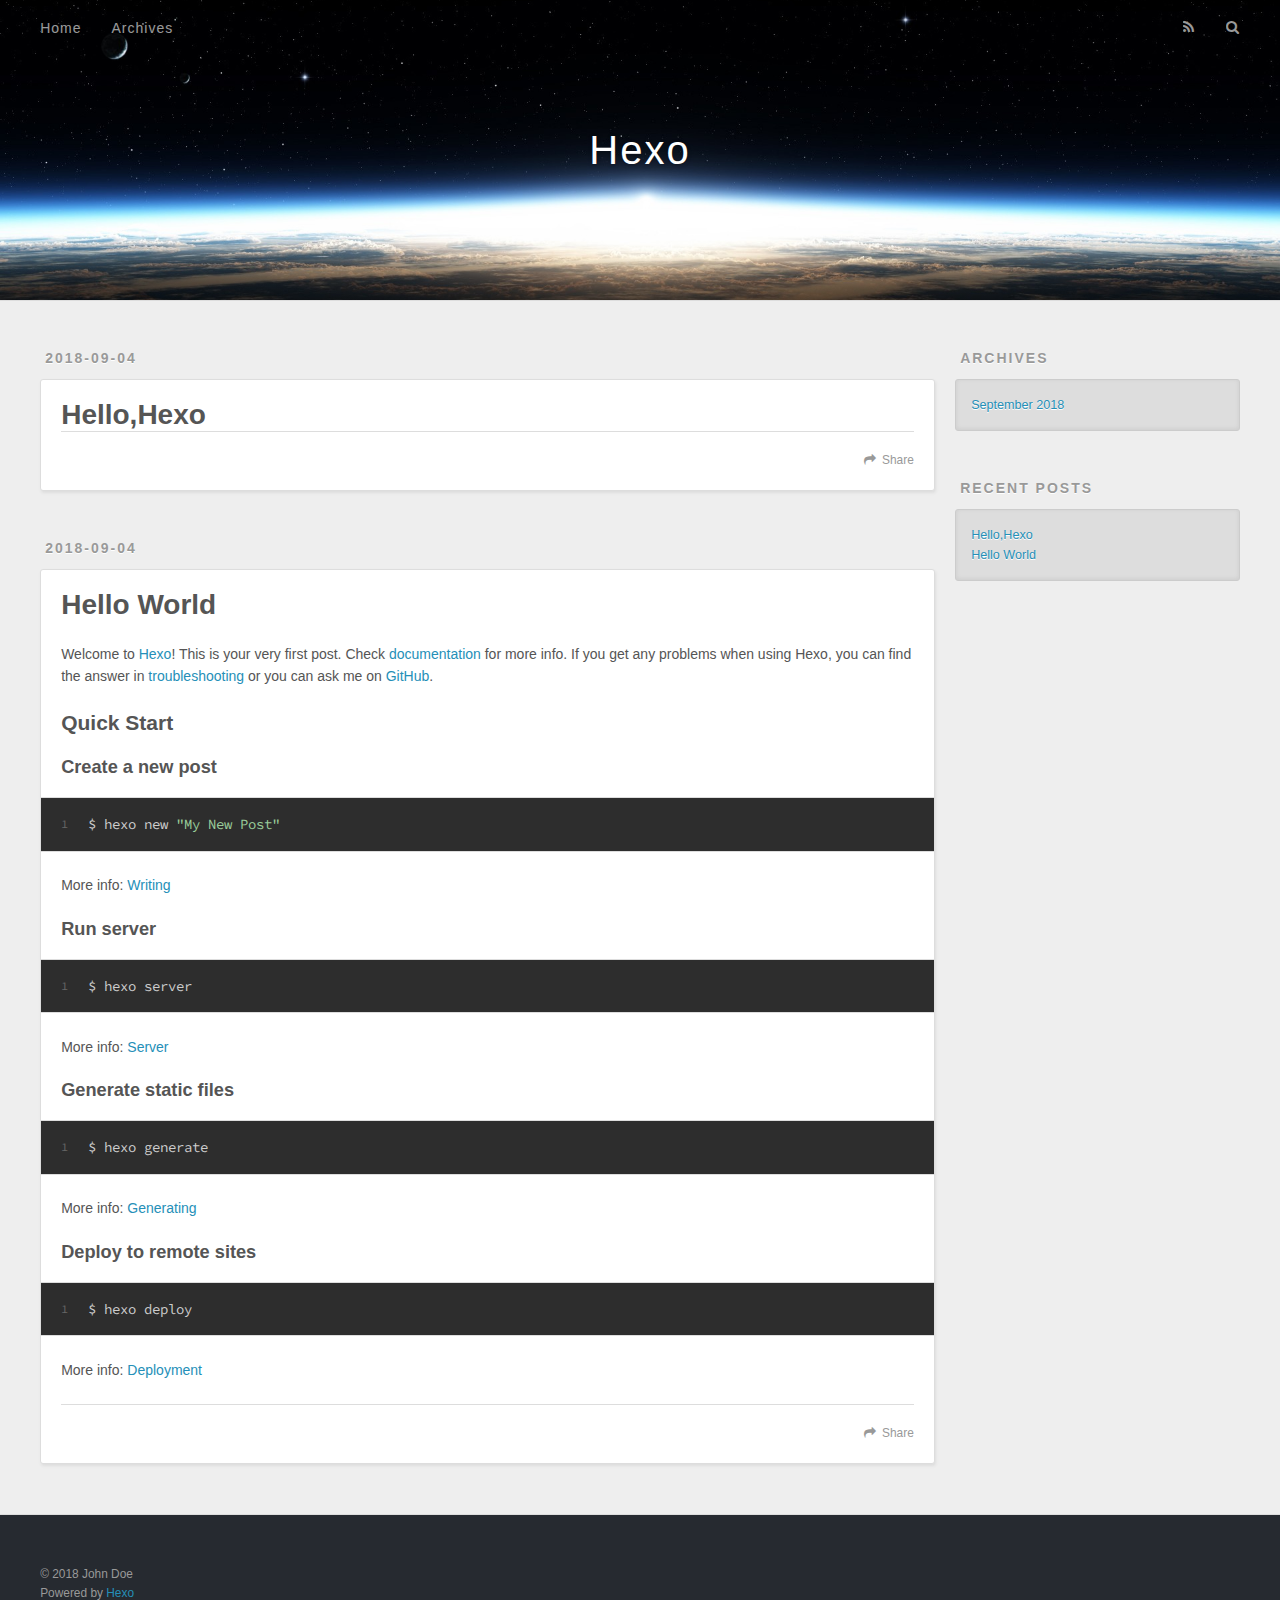
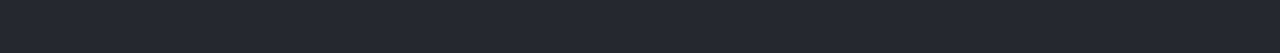
==== index.html @ 76225e74 "Site updated: 2018-09-04 10:42:48" ====
<!DOCTYPE html>
<html>
<head>
  <meta charset="utf-8">
  

  
  <title>Hexo</title>
  <meta name="viewport" content="width=device-width, initial-scale=1, maximum-scale=1">
  <meta property="og:type" content="website">
<meta property="og:title" content="Hexo">
<meta property="og:url" content="http://yoursite.com/index.html">
<meta property="og:site_name" content="Hexo">
<meta property="og:locale" content="default">
<meta name="twitter:card" content="summary">
<meta name="twitter:title" content="Hexo">
  
    <link rel="alternate" href="/atom.xml" title="Hexo" type="application/atom+xml">
  
  
    <link rel="icon" href="/favicon.png">
  
  
    <link href="//fonts.googleapis.com/css?family=Source+Code+Pro" rel="stylesheet" type="text/css">
  
  <link rel="stylesheet" href="/css/style.css">
</head>

<body>
  <div id="container">
    <div id="wrap">
      <header id="header">
  <div id="banner"></div>
  <div id="header-outer" class="outer">
    <div id="header-title" class="inner">
      <h1 id="logo-wrap">
        <a href="/" id="logo">Hexo</a>
      </h1>
      
    </div>
    <div id="header-inner" class="inner">
      <nav id="main-nav">
        <a id="main-nav-toggle" class="nav-icon"></a>
        
          <a class="main-nav-link" href="/">Home</a>
        
          <a class="main-nav-link" href="/archives">Archives</a>
        
      </nav>
      <nav id="sub-nav">
        
          <a id="nav-rss-link" class="nav-icon" href="/atom.xml" title="RSS Feed"></a>
        
        <a id="nav-search-btn" class="nav-icon" title="Search"></a>
      </nav>
      <div id="search-form-wrap">
        <form action="//google.com/search" method="get" accept-charset="UTF-8" class="search-form"><input type="search" name="q" class="search-form-input" placeholder="Search"><button type="submit" class="search-form-submit">&#xF002;</button><input type="hidden" name="sitesearch" value="http://yoursite.com"></form>
      </div>
    </div>
  </div>
</header>
      <div class="outer">
        <section id="main">
  
    <article id="post-Hello-Hexo" class="article article-type-post" itemscope itemprop="blogPost">
  <div class="article-meta">
    <a href="/2018/09/04/Hello-Hexo/" class="article-date">
  <time datetime="2018-09-04T02:39:38.000Z" itemprop="datePublished">2018-09-04</time>
</a>
    
  </div>
  <div class="article-inner">
    
    
      <header class="article-header">
        
  
    <h1 itemprop="name">
      <a class="article-title" href="/2018/09/04/Hello-Hexo/">Hello,Hexo</a>
    </h1>
  

      </header>
    
    <div class="article-entry" itemprop="articleBody">
      
        
      
    </div>
    <footer class="article-footer">
      <a data-url="http://yoursite.com/2018/09/04/Hello-Hexo/" data-id="cjln3zk8c0000o8tc01dkqzub" class="article-share-link">Share</a>
      
      
    </footer>
  </div>
  
</article>


  
    <article id="post-hello-world" class="article article-type-post" itemscope itemprop="blogPost">
  <div class="article-meta">
    <a href="/2018/09/04/hello-world/" class="article-date">
  <time datetime="2018-09-04T01:53:13.863Z" itemprop="datePublished">2018-09-04</time>
</a>
    
  </div>
  <div class="article-inner">
    
    
      <header class="article-header">
        
  
    <h1 itemprop="name">
      <a class="article-title" href="/2018/09/04/hello-world/">Hello World</a>
    </h1>
  

      </header>
    
    <div class="article-entry" itemprop="articleBody">
      
        <p>Welcome to <a href="https://hexo.io/" target="_blank" rel="noopener">Hexo</a>! This is your very first post. Check <a href="https://hexo.io/docs/" target="_blank" rel="noopener">documentation</a> for more info. If you get any problems when using Hexo, you can find the answer in <a href="https://hexo.io/docs/troubleshooting.html" target="_blank" rel="noopener">troubleshooting</a> or you can ask me on <a href="https://github.com/hexojs/hexo/issues" target="_blank" rel="noopener">GitHub</a>.</p>
<h2 id="Quick-Start"><a href="#Quick-Start" class="headerlink" title="Quick Start"></a>Quick Start</h2><h3 id="Create-a-new-post"><a href="#Create-a-new-post" class="headerlink" title="Create a new post"></a>Create a new post</h3><figure class="highlight bash"><table><tr><td class="gutter"><pre><span class="line">1</span><br></pre></td><td class="code"><pre><span class="line">$ hexo new <span class="string">"My New Post"</span></span><br></pre></td></tr></table></figure>
<p>More info: <a href="https://hexo.io/docs/writing.html" target="_blank" rel="noopener">Writing</a></p>
<h3 id="Run-server"><a href="#Run-server" class="headerlink" title="Run server"></a>Run server</h3><figure class="highlight bash"><table><tr><td class="gutter"><pre><span class="line">1</span><br></pre></td><td class="code"><pre><span class="line">$ hexo server</span><br></pre></td></tr></table></figure>
<p>More info: <a href="https://hexo.io/docs/server.html" target="_blank" rel="noopener">Server</a></p>
<h3 id="Generate-static-files"><a href="#Generate-static-files" class="headerlink" title="Generate static files"></a>Generate static files</h3><figure class="highlight bash"><table><tr><td class="gutter"><pre><span class="line">1</span><br></pre></td><td class="code"><pre><span class="line">$ hexo generate</span><br></pre></td></tr></table></figure>
<p>More info: <a href="https://hexo.io/docs/generating.html" target="_blank" rel="noopener">Generating</a></p>
<h3 id="Deploy-to-remote-sites"><a href="#Deploy-to-remote-sites" class="headerlink" title="Deploy to remote sites"></a>Deploy to remote sites</h3><figure class="highlight bash"><table><tr><td class="gutter"><pre><span class="line">1</span><br></pre></td><td class="code"><pre><span class="line">$ hexo deploy</span><br></pre></td></tr></table></figure>
<p>More info: <a href="https://hexo.io/docs/deployment.html" target="_blank" rel="noopener">Deployment</a></p>

      
    </div>
    <footer class="article-footer">
      <a data-url="http://yoursite.com/2018/09/04/hello-world/" data-id="cjln3zk8k0001o8tcdntzkpao" class="article-share-link">Share</a>
      
      
    </footer>
  </div>
  
</article>


  


</section>
        
          <aside id="sidebar">
  
    

  
    

  
    
  
    
  <div class="widget-wrap">
    <h3 class="widget-title">Archives</h3>
    <div class="widget">
      <ul class="archive-list"><li class="archive-list-item"><a class="archive-list-link" href="/archives/2018/09/">September 2018</a></li></ul>
    </div>
  </div>


  
    
  <div class="widget-wrap">
    <h3 class="widget-title">Recent Posts</h3>
    <div class="widget">
      <ul>
        
          <li>
            <a href="/2018/09/04/Hello-Hexo/">Hello,Hexo</a>
          </li>
        
          <li>
            <a href="/2018/09/04/hello-world/">Hello World</a>
          </li>
        
      </ul>
    </div>
  </div>

  
</aside>
        
      </div>
      <footer id="footer">
  
  <div class="outer">
    <div id="footer-info" class="inner">
      &copy; 2018 John Doe<br>
      Powered by <a href="http://hexo.io/" target="_blank">Hexo</a>
    </div>
  </div>
</footer>
    </div>
    <nav id="mobile-nav">
  
    <a href="/" class="mobile-nav-link">Home</a>
  
    <a href="/archives" class="mobile-nav-link">Archives</a>
  
</nav>
    

<script src="//ajax.googleapis.com/ajax/libs/jquery/2.0.3/jquery.min.js"></script>


  <link rel="stylesheet" href="/fancybox/jquery.fancybox.css">
  <script src="/fancybox/jquery.fancybox.pack.js"></script>


<script src="/js/script.js"></script>



  </div>
</body>
</html>
---- css/style.css ----
body {
  width: 100%;
}
body:before,
body:after {
  content: "";
  display: table;
}
body:after {
  clear: both;
}
html,
body,
div,
span,
applet,
object,
iframe,
h1,
h2,
h3,
h4,
h5,
h6,
p,
blockquote,
pre,
a,
abbr,
acronym,
address,
big,
cite,
code,
del,
dfn,
em,
img,
ins,
kbd,
q,
s,
samp,
small,
strike,
strong,
sub,
sup,
tt,
var,
dl,
dt,
dd,
ol,
ul,
li,
fieldset,
form,
label,
legend,
table,
caption,
tbody,
tfoot,
thead,
tr,
th,
td {
  margin: 0;
  padding: 0;
  border: 0;
  outline: 0;
  font-weight: inherit;
  font-style: inherit;
  font-family: inherit;
  font-size: 100%;
  vertical-align: baseline;
}
body {
  line-height: 1;
  color: #000;
  background: #fff;
}
ol,
ul {
  list-style: none;
}
table {
  border-collapse: separate;
  border-spacing: 0;
  vertical-align: middle;
}
caption,
th,
td {
  text-align: left;
  font-weight: normal;
  vertical-align: middle;
}
a img {
  border: none;
}
input,
button {
  margin: 0;
  padding: 0;
}
input::-moz-focus-inner,
button::-moz-focus-inner {
  border: 0;
  padding: 0;
}
@font-face {
  font-family: FontAwesome;
  font-style: normal;
  font-weight: normal;
  src: url("fonts/fontawesome-webfont.eot?v=#4.0.3");
  src: url("fonts/fontawesome-webfont.eot?#iefix&v=#4.0.3") format("embedded-opentype"), url("fonts/fontawesome-webfont.woff?v=#4.0.3") format("woff"), url("fonts/fontawesome-webfont.ttf?v=#4.0.3") format("truetype"), url("fonts/fontawesome-webfont.svg#fontawesomeregular?v=#4.0.3") format("svg");
}
html,
body,
#container {
  height: 100%;
}
body {
  background: #eee;
  font: 14px -apple-system, BlinkMacSystemFont, "Segoe UI", "Roboto", "Oxygen", "Ubuntu", "Cantarell", "Fira Sans", "Droid Sans", "Helvetica Neue", sans-serif;
  -webkit-text-size-adjust: 100%;
}
.outer {
  max-width: 1220px;
  margin: 0 auto;
  padding: 0 20px;
}
.outer:before,
.outer:after {
  content: "";
  display: table;
}
.outer:after {
  clear: both;
}
.inner {
  display: inline;
  float: left;
  width: 98.33333333333333%;
  margin: 0 0.833333333333333%;
}
.left,
.alignleft {
  float: left;
}
.right,
.alignright {
  float: right;
}
.clear {
  clear: both;
}
#container {
  position: relative;
}
.mobile-nav-on {
  overflow: hidden;
}
#wrap {
  height: 100%;
  width: 100%;
  position: absolute;
  top: 0;
  left: 0;
  -webkit-transition: 0.2s ease-out;
  -moz-transition: 0.2s ease-out;
  -ms-transition: 0.2s ease-out;
  transition: 0.2s ease-out;
  z-index: 1;
  background: #eee;
}
.mobile-nav-on #wrap {
  left: 280px;
}
@media screen and (min-width: 768px) {
  #main {
    display: inline;
    float: left;
    width: 73.33333333333333%;
    margin: 0 0.833333333333333%;
  }
}
.article-date,
.article-category-link,
.archive-year,
.widget-title {
  text-decoration: none;
  text-transform: uppercase;
  letter-spacing: 2px;
  color: #999;
  margin-bottom: 1em;
  margin-left: 5px;
  line-height: 1em;
  text-shadow: 0 1px #fff;
  font-weight: bold;
}
.article-inner,
.archive-article-inner {
  background: #fff;
  -webkit-box-shadow: 1px 2px 3px #ddd;
  box-shadow: 1px 2px 3px #ddd;
  border: 1px solid #ddd;
  border-radius: 3px;
}
.article-entry h1,
.widget h1 {
  font-size: 2em;
}
.article-entry h2,
.widget h2 {
  font-size: 1.5em;
}
.article-entry h3,
.widget h3 {
  font-size: 1.3em;
}
.article-entry h4,
.widget h4 {
  font-size: 1.2em;
}
.article-entry h5,
.widget h5 {
  font-size: 1em;
}
.article-entry h6,
.widget h6 {
  font-size: 1em;
  color: #999;
}
.article-entry hr,
.widget hr {
  border: 1px dashed #ddd;
}
.article-entry strong,
.widget strong {
  font-weight: bold;
}
.article-entry em,
.widget em,
.article-entry cite,
.widget cite {
  font-style: italic;
}
.article-entry sup,
.widget sup,
.article-entry sub,
.widget sub {
  font-size: 0.75em;
  line-height: 0;
  position: relative;
  vertical-align: baseline;
}
.article-entry sup,
.widget sup {
  top: -0.5em;
}
.article-entry sub,
.widget sub {
  bottom: -0.2em;
}
.article-entry small,
.widget small {
  font-size: 0.85em;
}
.article-entry acronym,
.widget acronym,
.article-entry abbr,
.widget abbr {
  border-bottom: 1px dotted;
}
.article-entry ul,
.widget ul,
.article-entry ol,
.widget ol,
.article-entry dl,
.widget dl {
  margin: 0 20px;
  line-height: 1.6em;
}
.article-entry ul ul,
.widget ul ul,
.article-entry ol ul,
.widget ol ul,
.article-entry ul ol,
.widget ul ol,
.article-entry ol ol,
.widget ol ol {
  margin-top: 0;
  margin-bottom: 0;
}
.article-entry ul,
.widget ul {
  list-style: disc;
}
.article-entry ol,
.widget ol {
  list-style: decimal;
}
.article-entry dt,
.widget dt {
  font-weight: bold;
}
#header {
  height: 300px;
  position: relative;
  border-bottom: 1px solid #ddd;
}
#header:before,
#header:after {
  content: "";
  position: absolute;
  left: 0;
  right: 0;
  height: 40px;
}
#header:before {
  top: 0;
  background: -webkit-linear-gradient(rgba(0,0,0,0.2), transparent);
  background: -moz-linear-gradient(rgba(0,0,0,0.2), transparent);
  background: -ms-linear-gradient(rgba(0,0,0,0.2), transparent);
  background: linear-gradient(rgba(0,0,0,0.2), transparent);
}
#header:after {
  bottom: 0;
  background: -webkit-linear-gradient(transparent, rgba(0,0,0,0.2));
  background: -moz-linear-gradient(transparent, rgba(0,0,0,0.2));
  background: -ms-linear-gradient(transparent, rgba(0,0,0,0.2));
  background: linear-gradient(transparent, rgba(0,0,0,0.2));
}
#header-outer {
  height: 100%;
  position: relative;
}
#header-inner {
  position: relative;
  overflow: hidden;
}
#banner {
  position: absolute;
  top: 0;
  left: 0;
  width: 100%;
  height: 100%;
  background: url("images/banner.jpg") center #000;
  -webkit-background-size: cover;
  -moz-background-size: cover;
  background-size: cover;
  z-index: -1;
}
#header-title {
  text-align: center;
  height: 40px;
  position: absolute;
  top: 50%;
  left: 0;
  margin-top: -20px;
}
#logo,
#subtitle {
  text-decoration: none;
  color: #fff;
  font-weight: 300;
  text-shadow: 0 1px 4px rgba(0,0,0,0.3);
}
#logo {
  font-size: 40px;
  line-height: 40px;
  letter-spacing: 2px;
}
#subtitle {
  font-size: 16px;
  line-height: 16px;
  letter-spacing: 1px;
}
#subtitle-wrap {
  margin-top: 16px;
}
#main-nav {
  float: left;
  margin-left: -15px;
}
.nav-icon,
.main-nav-link {
  float: left;
  color: #fff;
  opacity: 0.6;
  text-decoration: none;
  text-shadow: 0 1px rgba(0,0,0,0.2);
  -webkit-transition: opacity 0.2s;
  -moz-transition: opacity 0.2s;
  -ms-transition: opacity 0.2s;
  transition: opacity 0.2s;
  display: block;
  padding: 20px 15px;
}
.nav-icon:hover,
.main-nav-link:hover {
  opacity: 1;
}
.nav-icon {
  font-family: FontAwesome;
  text-align: center;
  font-size: 14px;
  width: 14px;
  height: 14px;
  padding: 20px 15px;
  position: relative;
  cursor: pointer;
}
.main-nav-link {
  font-weight: 300;
  letter-spacing: 1px;
}
@media screen and (max-width: 479px) {
  .main-nav-link {
    display: none;
  }
}
#main-nav-toggle {
  display: none;
}
#main-nav-toggle:before {
  content: "\f0c9";
}
@media screen and (max-width: 479px) {
  #main-nav-toggle {
    display: block;
  }
}
#sub-nav {
  float: right;
  margin-right: -15px;
}
#nav-rss-link:before {
  content: "\f09e";
}
#nav-search-btn:before {
  content: "\f002";
}
#search-form-wrap {
  position: absolute;
  top: 15px;
  width: 150px;
  height: 30px;
  right: -150px;
  opacity: 0;
  -webkit-transition: 0.2s ease-out;
  -moz-transition: 0.2s ease-out;
  -ms-transition: 0.2s ease-out;
  transition: 0.2s ease-out;
}
#search-form-wrap.on {
  opacity: 1;
  right: 0;
}
@media screen and (max-width: 479px) {
  #search-form-wrap {
    width: 100%;
    right: -100%;
  }
}
.search-form {
  position: absolute;
  top: 0;
  left: 0;
  right: 0;
  background: #fff;
  padding: 5px 15px;
  border-radius: 15px;
  -webkit-box-shadow: 0 0 10px rgba(0,0,0,0.3);
  box-shadow: 0 0 10px rgba(0,0,0,0.3);
}
.search-form-input {
  border: none;
  background: none;
  color: #555;
  width: 100%;
  font: 13px -apple-system, BlinkMacSystemFont, "Segoe UI", "Roboto", "Oxygen", "Ubuntu", "Cantarell", "Fira Sans", "Droid Sans", "Helvetica Neue", sans-serif;
  outline: none;
}
.search-form-input::-webkit-search-results-decoration,
.search-form-input::-webkit-search-cancel-button {
  -webkit-appearance: none;
}
.search-form-submit {
  position: absolute;
  top: 50%;
  right: 10px;
  margin-top: -7px;
  font: 13px FontAwesome;
  border: none;
  background: none;
  color: #bbb;
  cursor: pointer;
}
.search-form-submit:hover,
.search-form-submit:focus {
  color: #777;
}
.article {
  margin: 50px 0;
}
.article-inner {
  overflow: hidden;
}
.article-meta:before,
.article-meta:after {
  content: "";
  display: table;
}
.article-meta:after {
  clear: both;
}
.article-date {
  float: left;
}
.article-category {
  float: left;
  line-height: 1em;
  color: #ccc;
  text-shadow: 0 1px #fff;
  margin-left: 8px;
}
.article-category:before {
  content: "\2022";
}
.article-category-link {
  margin: 0 12px 1em;
}
.article-header {
  padding: 20px 20px 0;
}
.article-title {
  text-decoration: none;
  font-size: 2em;
  font-weight: bold;
  color: #555;
  line-height: 1.1em;
  -webkit-transition: color 0.2s;
  -moz-transition: color 0.2s;
  -ms-transition: color 0.2s;
  transition: color 0.2s;
}
a.article-title:hover {
  color: #258fb8;
}
.article-entry {
  color: #555;
  padding: 0 20px;
}
.article-entry:before,
.article-entry:after {
  content: "";
  display: table;
}
.article-entry:after {
  clear: both;
}
.article-entry p,
.article-entry table {
  line-height: 1.6em;
  margin: 1.6em 0;
}
.article-entry h1,
.article-entry h2,
.article-entry h3,
.article-entry h4,
.article-entry h5,
.article-entry h6 {
  font-weight: bold;
}
.article-entry h1,
.article-entry h2,
.article-entry h3,
.article-entry h4,
.article-entry h5,
.article-entry h6 {
  line-height: 1.1em;
  margin: 1.1em 0;
}
.article-entry a {
  color: #258fb8;
  text-decoration: none;
}
.article-entry a:hover {
  text-decoration: underline;
}
.article-entry ul,
.article-entry ol,
.article-entry dl {
  margin-top: 1.6em;
  margin-bottom: 1.6em;
}
.article-entry img,
.article-entry video {
  max-width: 100%;
  height: auto;
  display: block;
  margin: auto;
}
.article-entry iframe {
  border: none;
}
.article-entry table {
  width: 100%;
  border-collapse: collapse;
  border-spacing: 0;
}
.article-entry th {
  font-weight: bold;
  border-bottom: 3px solid #ddd;
  padding-bottom: 0.5em;
}
.article-entry td {
  border-bottom: 1px solid #ddd;
  padding: 10px 0;
}
.article-entry blockquote {
  font-family: Georgia, "Times New Roman", serif;
  font-size: 1.4em;
  margin: 1.6em 20px;
  text-align: center;
}
.article-entry blockquote footer {
  font-size: 14px;
  margin: 1.6em 0;
  font-family: -apple-system, BlinkMacSystemFont, "Segoe UI", "Roboto", "Oxygen", "Ubuntu", "Cantarell", "Fira Sans", "Droid Sans", "Helvetica Neue", sans-serif;
}
.article-entry blockquote footer cite:before {
  content: "—";
  padding: 0 0.5em;
}
.article-entry .pullquote {
  text-align: left;
  width: 45%;
  margin: 0;
}
.article-entry .pullquote.left {
  margin-left: 0.5em;
  margin-right: 1em;
}
.article-entry .pullquote.right {
  margin-right: 0.5em;
  margin-left: 1em;
}
.article-entry .caption {
  color: #999;
  display: block;
  font-size: 0.9em;
  margin-top: 0.5em;
  position: relative;
  text-align: center;
}
.article-entry .video-container {
  position: relative;
  padding-top: 56.25%;
  height: 0;
  overflow: hidden;
}
.article-entry .video-container iframe,
.article-entry .video-container object,
.article-entry .video-container embed {
  position: absolute;
  top: 0;
  left: 0;
  width: 100%;
  height: 100%;
  margin-top: 0;
}
.article-more-link a {
  display: inline-block;
  line-height: 1em;
  padding: 6px 15px;
  border-radius: 15px;
  background: #eee;
  color: #999;
  text-shadow: 0 1px #fff;
  text-decoration: none;
}
.article-more-link a:hover {
  background: #258fb8;
  color: #fff;
  text-decoration: none;
  text-shadow: 0 1px #1e7293;
}
.article-footer {
  font-size: 0.85em;
  line-height: 1.6em;
  border-top: 1px solid #ddd;
  padding-top: 1.6em;
  margin: 0 20px 20px;
}
.article-footer:before,
.article-footer:after {
  content: "";
  display: table;
}
.article-footer:after {
  clear: both;
}
.article-footer a {
  color: #999;
  text-decoration: none;
}
.article-footer a:hover {
  color: #555;
}
.article-tag-list-item {
  float: left;
  margin-right: 10px;
}
.article-tag-list-link:before {
  content: "#";
}
.article-comment-link {
  float: right;
}
.article-comment-link:before {
  content: "\f075";
  font-family: FontAwesome;
  padding-right: 8px;
}
.article-share-link {
  cursor: pointer;
  float: right;
  margin-left: 20px;
}
.article-share-link:before {
  content: "\f064";
  font-family: FontAwesome;
  padding-right: 6px;
}
#article-nav {
  position: relative;
}
#article-nav:before,
#article-nav:after {
  content: "";
  display: table;
}
#article-nav:after {
  clear: both;
}
@media screen and (min-width: 768px) {
  #article-nav {
    margin: 50px 0;
  }
  #article-nav:before {
    width: 8px;
    height: 8px;
    position: absolute;
    top: 50%;
    left: 50%;
    margin-top: -4px;
    margin-left: -4px;
    content: "";
    border-radius: 50%;
    background: #ddd;
    -webkit-box-shadow: 0 1px 2px #fff;
    box-shadow: 0 1px 2px #fff;
  }
}
.article-nav-link-wrap {
  text-decoration: none;
  text-shadow: 0 1px #fff;
  color: #999;
  -webkit-box-sizing: border-box;
  -moz-box-sizing: border-box;
  box-sizing: border-box;
  margin-top: 50px;
  text-align: center;
  display: block;
}
.article-nav-link-wrap:hover {
  color: #555;
}
@media screen and (min-width: 768px) {
  .article-nav-link-wrap {
    width: 50%;
    margin-top: 0;
  }
}
@media screen and (min-width: 768px) {
  #article-nav-newer {
    float: left;
    text-align: right;
    padding-right: 20px;
  }
}
@media screen and (min-width: 768px) {
  #article-nav-older {
    float: right;
    text-align: left;
    padding-left: 20px;
  }
}
.article-nav-caption {
  text-transform: uppercase;
  letter-spacing: 2px;
  color: #ddd;
  line-height: 1em;
  font-weight: bold;
}
#article-nav-newer .article-nav-caption {
  margin-right: -2px;
}
.article-nav-title {
  font-size: 0.85em;
  line-height: 1.6em;
  margin-top: 0.5em;
}
.article-share-box {
  position: absolute;
  display: none;
  background: #fff;
  -webkit-box-shadow: 1px 2px 10px rgba(0,0,0,0.2);
  box-shadow: 1px 2px 10px rgba(0,0,0,0.2);
  border-radius: 3px;
  margin-left: -145px;
  overflow: hidden;
  z-index: 1;
}
.article-share-box.on {
  display: block;
}
.article-share-input {
  width: 100%;
  background: none;
  -webkit-box-sizing: border-box;
  -moz-box-sizing: border-box;
  box-sizing: border-box;
  font: 14px -apple-system, BlinkMacSystemFont, "Segoe UI", "Roboto", "Oxygen", "Ubuntu", "Cantarell", "Fira Sans", "Droid Sans", "Helvetica Neue", sans-serif;
  padding: 0 15px;
  color: #555;
  outline: none;
  border: 1px solid #ddd;
  border-radius: 3px 3px 0 0;
  height: 36px;
  line-height: 36px;
}
.article-share-links {
  background: #eee;
}
.article-share-links:before,
.article-share-links:after {
  content: "";
  display: table;
}
.article-share-links:after {
  clear: both;
}
.article-share-twitter,
.article-share-facebook,
.article-share-pinterest,
.article-share-google {
  width: 50px;
  height: 36px;
  display: block;
  float: left;
  position: relative;
  color: #999;
  text-shadow: 0 1px #fff;
}
.article-share-twitter:before,
.article-share-facebook:before,
.article-share-pinterest:before,
.article-share-google:before {
  font-size: 20px;
  font-family: FontAwesome;
  width: 20px;
  height: 20px;
  position: absolute;
  top: 50%;
  left: 50%;
  margin-top: -10px;
  margin-left: -10px;
  text-align: center;
}
.article-share-twitter:hover,
.article-share-facebook:hover,
.article-share-pinterest:hover,
.article-share-google:hover {
  color: #fff;
}
.article-share-twitter:before {
  content: "\f099";
}
.article-share-twitter:hover {
  background: #00aced;
  text-shadow: 0 1px #008abe;
}
.article-share-facebook:before {
  content: "\f09a";
}
.article-share-facebook:hover {
  background: #3b5998;
  text-shadow: 0 1px #2f477a;
}
.article-share-pinterest:before {
  content: "\f0d2";
}
.article-share-pinterest:hover {
  background: #cb2027;
  text-shadow: 0 1px #a21a1f;
}
.article-share-google:before {
  content: "\f0d5";
}
.article-share-google:hover {
  background: #dd4b39;
  text-shadow: 0 1px #be3221;
}
.article-gallery {
  background: #000;
  position: relative;
}
.article-gallery-photos {
  position: relative;
  overflow: hidden;
}
.article-gallery-img {
  display: none;
  max-width: 100%;
}
.article-gallery-img:first-child {
  display: block;
}
.article-gallery-img.loaded {
  position: absolute;
  display: block;
}
.article-gallery-img img {
  display: block;
  max-width: 100%;
  margin: 0 auto;
}
#comments {
  background: #fff;
  -webkit-box-shadow: 1px 2px 3px #ddd;
  box-shadow: 1px 2px 3px #ddd;
  padding: 20px;
  border: 1px solid #ddd;
  border-radius: 3px;
  margin: 50px 0;
}
#comments a {
  color: #258fb8;
}
.archives-wrap {
  margin: 50px 0;
}
.archives:before,
.archives:after {
  content: "";
  display: table;
}
.archives:after {
  clear: both;
}
.archive-year-wrap {
  margin-bottom: 1em;
}
.archives {
  -webkit-column-gap: 10px;
  -moz-column-gap: 10px;
  column-gap: 10px;
}
@media screen and (min-width: 480px) and (max-width: 767px) {
  .archives {
    -webkit-column-count: 2;
    -moz-column-count: 2;
    column-count: 2;
  }
}
@media screen and (min-width: 768px) {
  .archives {
    -webkit-column-count: 3;
    -moz-column-count: 3;
    column-count: 3;
  }
}
.archive-article {
  -webkit-column-break-inside: avoid;
  page-break-inside: avoid;
  overflow: hidden;
  break-inside: avoid-column;
}
.archive-article-inner {
  padding: 10px;
  margin-bottom: 15px;
}
.archive-article-title {
  text-decoration: none;
  font-weight: bold;
  color: #555;
  -webkit-transition: color 0.2s;
  -moz-transition: color 0.2s;
  -ms-transition: color 0.2s;
  transition: color 0.2s;
  line-height: 1.6em;
}
.archive-article-title:hover {
  color: #258fb8;
}
.archive-article-footer {
  margin-top: 1em;
}
.archive-article-date {
  color: #999;
  text-decoration: none;
  font-size: 0.85em;
  line-height: 1em;
  margin-bottom: 0.5em;
  display: block;
}
#page-nav {
  margin: 50px auto;
  background: #fff;
  -webkit-box-shadow: 1px 2px 3px #ddd;
  box-shadow: 1px 2px 3px #ddd;
  border: 1px solid #ddd;
  border-radius: 3px;
  text-align: center;
  color: #999;
  overflow: hidden;
}
#page-nav:before,
#page-nav:after {
  content: "";
  display: table;
}
#page-nav:after {
  clear: both;
}
#page-nav a,
#page-nav span {
  padding: 10px 20px;
  line-height: 1;
  height: 2ex;
}
#page-nav a {
  color: #999;
  text-decoration: none;
}
#page-nav a:hover {
  background: #999;
  color: #fff;
}
#page-nav .prev {
  float: left;
}
#page-nav .next {
  float: right;
}
#page-nav .page-number {
  display: inline-block;
}
@media screen and (max-width: 479px) {
  #page-nav .page-number {
    display: none;
  }
}
#page-nav .current {
  color: #555;
  font-weight: bold;
}
#page-nav .space {
  color: #ddd;
}
#footer {
  background: #262a30;
  padding: 50px 0;
  border-top: 1px solid #ddd;
  color: #999;
}
#footer a {
  color: #258fb8;
  text-decoration: none;
}
#footer a:hover {
  text-decoration: underline;
}
#footer-info {
  line-height: 1.6em;
  font-size: 0.85em;
}
.article-entry pre,
.article-entry .highlight {
  background: #2d2d2d;
  margin: 0 -20px;
  padding: 15px 20px;
  border-style: solid;
  border-color: #ddd;
  border-width: 1px 0;
  overflow: auto;
  color: #ccc;
  line-height: 22.400000000000002px;
}
.article-entry .highlight .gutter pre,
.article-entry .gist .gist-file .gist-data .line-numbers {
  color: #666;
  font-size: 0.85em;
}
.article-entry pre,
.article-entry code {
  font-family: "Source Code Pro", Consolas, Monaco, Menlo, Consolas, monospace;
}
.article-entry code {
  background: #eee;
  text-shadow: 0 1px #fff;
  padding: 0 0.3em;
}
.article-entry pre code {
  background: none;
  text-shadow: none;
  padding: 0;
}
.article-entry .highlight pre {
  border: none;
  margin: 0;
  padding: 0;
}
.article-entry .highlight table {
  margin: 0;
  width: auto;
}
.article-entry .highlight td {
  border: none;
  padding: 0;
}
.article-entry .highlight figcaption {
  font-size: 0.85em;
  color: #999;
  line-height: 1em;
  margin-bottom: 1em;
}
.article-entry .highlight figcaption:before,
.article-entry .highlight figcaption:after {
  content: "";
  display: table;
}
.article-entry .highlight figcaption:after {
  clear: both;
}
.article-entry .highlight figcaption a {
  float: right;
}
.article-entry .highlight .gutter pre {
  text-align: right;
  padding-right: 20px;
}
.article-entry .highlight .line {
  height: 22.400000000000002px;
}
.article-entry .highlight .line.marked {
  background: #515151;
}
.article-entry .gist {
  margin: 0 -20px;
  border-style: solid;
  border-color: #ddd;
  border-width: 1px 0;
  background: #2d2d2d;
  padding: 15px 20px 15px 0;
}
.article-entry .gist .gist-file {
  border: none;
  font-family: "Source Code Pro", Consolas, Monaco, Menlo, Consolas, monospace;
  margin: 0;
}
.article-entry .gist .gist-file .gist-data {
  background: none;
  border: none;
}
.article-entry .gist .gist-file .gist-data .line-numbers {
  background: none;
  border: none;
  padding: 0 20px 0 0;
}
.article-entry .gist .gist-file .gist-data .line-data {
  padding: 0 !important;
}
.article-entry .gist .gist-file .highlight {
  margin: 0;
  padding: 0;
  border: none;
}
.article-entry .gist .gist-file .gist-meta {
  background: #2d2d2d;
  color: #999;
  font: 0.85em -apple-system, BlinkMacSystemFont, "Segoe UI", "Roboto", "Oxygen", "Ubuntu", "Cantarell", "Fira Sans", "Droid Sans", "Helvetica Neue", sans-serif;
  text-shadow: 0 0;
  padding: 0;
  margin-top: 1em;
  margin-left: 20px;
}
.article-entry .gist .gist-file .gist-meta a {
  color: #258fb8;
  font-weight: normal;
}
.article-entry .gist .gist-file .gist-meta a:hover {
  text-decoration: underline;
}
pre .comment,
pre .title {
  color: #999;
}
pre .variable,
pre .attribute,
pre .tag,
pre .regexp,
pre .ruby .constant,
pre .xml .tag .title,
pre .xml .pi,
pre .xml .doctype,
pre .html .doctype,
pre .css .id,
pre .css .class,
pre .css .pseudo {
  color: #f2777a;
}
pre .number,
pre .preprocessor,
pre .built_in,
pre .literal,
pre .params,
pre .constant {
  color: #f99157;
}
pre .class,
pre .ruby .class .title,
pre .css .rules .attribute {
  color: #9c9;
}
pre .string,
pre .value,
pre .inheritance,
pre .header,
pre .ruby .symbol,
pre .xml .cdata {
  color: #9c9;
}
pre .css .hexcolor {
  color: #6cc;
}
pre .function,
pre .python .decorator,
pre .python .title,
pre .ruby .function .title,
pre .ruby .title .keyword,
pre .perl .sub,
pre .javascript .title,
pre .coffeescript .title {
  color: #69c;
}
pre .keyword,
pre .javascript .function {
  color: #c9c;
}
@media screen and (max-width: 479px) {
  #mobile-nav {
    position: absolute;
    top: 0;
    left: 0;
    width: 280px;
    height: 100%;
    background: #191919;
    border-right: 1px solid #fff;
  }
}
@media screen and (max-width: 479px) {
  .mobile-nav-link {
    display: block;
    color: #999;
    text-decoration: none;
    padding: 15px 20px;
    font-weight: bold;
  }
  .mobile-nav-link:hover {
    color: #fff;
  }
}
@media screen and (min-width: 768px) {
  #sidebar {
    display: inline;
    float: left;
    width: 23.333333333333332%;
    margin: 0 0.833333333333333%;
  }
}
.widget-wrap {
  margin: 50px 0;
}
.widget {
  color: #777;
  text-shadow: 0 1px #fff;
  background: #ddd;
  -webkit-box-shadow: 0 -1px 4px #ccc inset;
  box-shadow: 0 -1px 4px #ccc inset;
  border: 1px solid #ccc;
  padding: 15px;
  border-radius: 3px;
}
.widget a {
  color: #258fb8;
  text-decoration: none;
}
.widget a:hover {
  text-decoration: underline;
}
.widget ul ul,
.widget ol ul,
.widget dl ul,
.widget ul ol,
.widget ol ol,
.widget dl ol,
.widget ul dl,
.widget ol dl,
.widget dl dl {
  margin-left: 15px;
  list-style: disc;
}
.widget {
  line-height: 1.6em;
  word-wrap: break-word;
  font-size: 0.9em;
}
.widget ul,
.widget ol {
  list-style: none;
  margin: 0;
}
.widget ul ul,
.widget ol ul,
.widget ul ol,
.widget ol ol {
  margin: 0 20px;
}
.widget ul ul,
.widget ol ul {
  list-style: disc;
}
.widget ul ol,
.widget ol ol {
  list-style: decimal;
}
.category-list-count,
.tag-list-count,
.archive-list-count {
  padding-left: 5px;
  color: #999;
  font-size: 0.85em;
}
.category-list-count:before,
.tag-list-count:before,
.archive-list-count:before {
  content: "(";
}
.category-list-count:after,
.tag-list-count:after,
.archive-list-count:after {
  content: ")";
}
.tagcloud a {
  margin-right: 5px;
  display: inline-block;
}
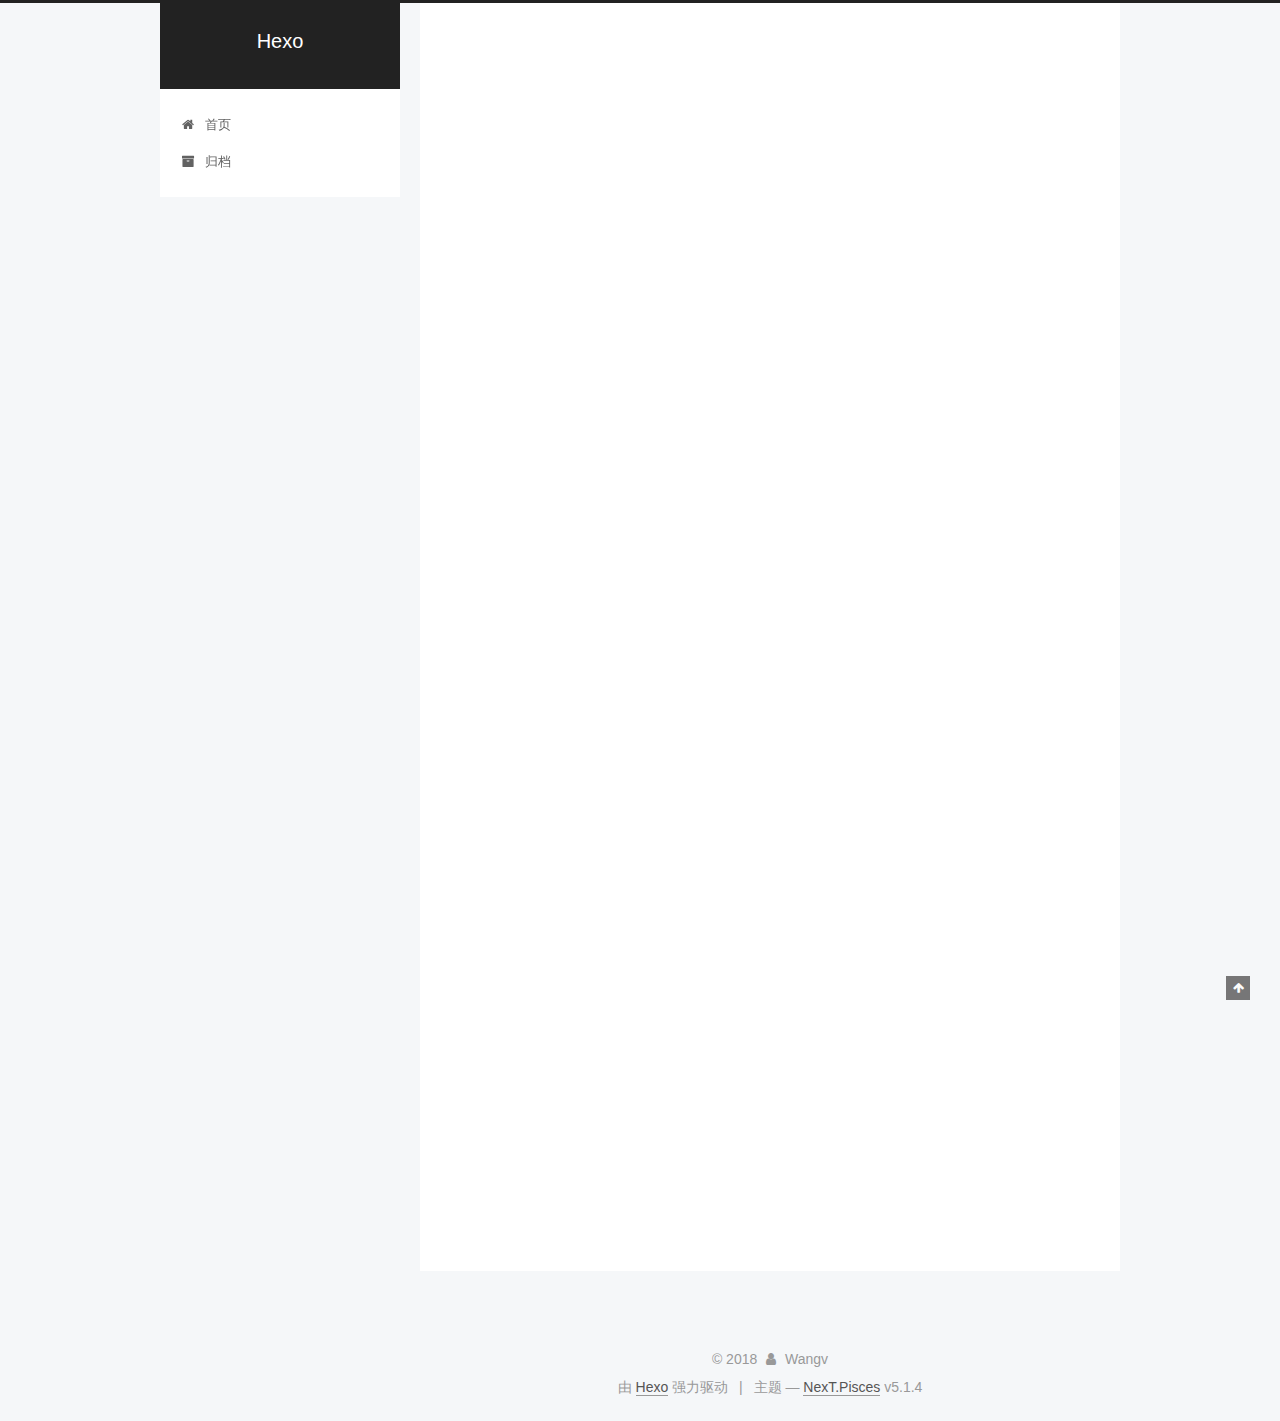
==== commit a7844e16: "Site updated: 2018-09-04 21:24:47" ====
--- a/index.html
+++ b/index.html
@@ -1,126 +1,425 @@
 <!DOCTYPE html>
-<html>
+
+
+
+  
+
+
+<html class="theme-next pisces use-motion" lang="zh-Hans">
 <head>
-  <meta charset="utf-8">
-  
-
-  
-  <title>Hexo</title>
-  <meta name="viewport" content="width=device-width, initial-scale=1, maximum-scale=1">
-  <meta property="og:type" content="website">
+  <meta charset="UTF-8"/>
+<meta http-equiv="X-UA-Compatible" content="IE=edge" />
+<meta name="viewport" content="width=device-width, initial-scale=1, maximum-scale=1"/>
+<meta name="theme-color" content="#222">
+
+
+
+
+
+
+
+
+
+<meta http-equiv="Cache-Control" content="no-transform" />
+<meta http-equiv="Cache-Control" content="no-siteapp" />
+
+
+
+
+
+
+
+
+
+
+
+
+
+
+
+
+  
+  
+  <link href="/lib/fancybox/source/jquery.fancybox.css?v=2.1.5" rel="stylesheet" type="text/css" />
+
+
+
+
+
+
+
+<link href="/lib/font-awesome/css/font-awesome.min.css?v=4.6.2" rel="stylesheet" type="text/css" />
+
+<link href="/css/main.css?v=5.1.4" rel="stylesheet" type="text/css" />
+
+
+  <link rel="apple-touch-icon" sizes="180x180" href="/images/apple-touch-icon-next.png?v=5.1.4">
+
+
+  <link rel="icon" type="image/png" sizes="32x32" href="/images/favicon-32x32-next.png?v=5.1.4">
+
+
+  <link rel="icon" type="image/png" sizes="16x16" href="/images/favicon-16x16-next.png?v=5.1.4">
+
+
+  <link rel="mask-icon" href="/images/logo.svg?v=5.1.4" color="#222">
+
+
+
+
+
+  <meta name="keywords" content="Hexo, NexT" />
+
+
+
+
+
+
+
+
+
+
+<meta property="og:type" content="website">
 <meta property="og:title" content="Hexo">
 <meta property="og:url" content="http://yoursite.com/index.html">
 <meta property="og:site_name" content="Hexo">
-<meta property="og:locale" content="default">
+<meta property="og:locale" content="zh-Hans">
 <meta name="twitter:card" content="summary">
 <meta name="twitter:title" content="Hexo">
-  
-    <link rel="alternate" href="/atom.xml" title="Hexo" type="application/atom+xml">
-  
-  
-    <link rel="icon" href="/favicon.png">
-  
-  
-    <link href="//fonts.googleapis.com/css?family=Source+Code+Pro" rel="stylesheet" type="text/css">
-  
-  <link rel="stylesheet" href="/css/style.css">
+
+
+
+<script type="text/javascript" id="hexo.configurations">
+  var NexT = window.NexT || {};
+  var CONFIG = {
+    root: '/',
+    scheme: 'Pisces',
+    version: '5.1.4',
+    sidebar: {"position":"left","display":"post","offset":12,"b2t":false,"scrollpercent":false,"onmobile":false},
+    fancybox: true,
+    tabs: true,
+    motion: {"enable":true,"async":false,"transition":{"post_block":"fadeIn","post_header":"slideDownIn","post_body":"slideDownIn","coll_header":"slideLeftIn","sidebar":"slideUpIn"}},
+    duoshuo: {
+      userId: '0',
+      author: '博主'
+    },
+    algolia: {
+      applicationID: '',
+      apiKey: '',
+      indexName: '',
+      hits: {"per_page":10},
+      labels: {"input_placeholder":"Search for Posts","hits_empty":"We didn't find any results for the search: ${query}","hits_stats":"${hits} results found in ${time} ms"}
+    }
+  };
+</script>
+
+
+
+  <link rel="canonical" href="http://yoursite.com/"/>
+
+
+
+
+
+  <title>Hexo</title>
+  
+
+
+
+
+
+
+
+
 </head>
 
-<body>
-  <div id="container">
-    <div id="wrap">
-      <header id="header">
-  <div id="banner"></div>
-  <div id="header-outer" class="outer">
-    <div id="header-title" class="inner">
-      <h1 id="logo-wrap">
-        <a href="/" id="logo">Hexo</a>
-      </h1>
-      
+<body itemscope itemtype="http://schema.org/WebPage" lang="zh-Hans">
+
+  
+  
+    
+  
+
+  <div class="container sidebar-position-left 
+  page-home">
+    <div class="headband"></div>
+
+    <header id="header" class="header" itemscope itemtype="http://schema.org/WPHeader">
+      <div class="header-inner"><div class="site-brand-wrapper">
+  <div class="site-meta ">
+    
+
+    <div class="custom-logo-site-title">
+      <a href="/"  class="brand" rel="start">
+        <span class="logo-line-before"><i></i></span>
+        <span class="site-title">Hexo</span>
+        <span class="logo-line-after"><i></i></span>
+      </a>
     </div>
-    <div id="header-inner" class="inner">
-      <nav id="main-nav">
-        <a id="main-nav-toggle" class="nav-icon"></a>
-        
-          <a class="main-nav-link" href="/">Home</a>
-        
-          <a class="main-nav-link" href="/archives">Archives</a>
-        
-      </nav>
-      <nav id="sub-nav">
-        
-          <a id="nav-rss-link" class="nav-icon" href="/atom.xml" title="RSS Feed"></a>
-        
-        <a id="nav-search-btn" class="nav-icon" title="Search"></a>
-      </nav>
-      <div id="search-form-wrap">
-        <form action="//google.com/search" method="get" accept-charset="UTF-8" class="search-form"><input type="search" name="q" class="search-form-input" placeholder="Search"><button type="submit" class="search-form-submit">&#xF002;</button><input type="hidden" name="sitesearch" value="http://yoursite.com"></form>
-      </div>
+      
+        <p class="site-subtitle"></p>
+      
+  </div>
+
+  <div class="site-nav-toggle">
+    <button>
+      <span class="btn-bar"></span>
+      <span class="btn-bar"></span>
+      <span class="btn-bar"></span>
+    </button>
+  </div>
+</div>
+
+<nav class="site-nav">
+  
+
+  
+    <ul id="menu" class="menu">
+      
+        
+        <li class="menu-item menu-item-home">
+          <a href="/" rel="section">
+            
+              <i class="menu-item-icon fa fa-fw fa-home"></i> <br />
+            
+            首页
+          </a>
+        </li>
+      
+        
+        <li class="menu-item menu-item-archives">
+          <a href="/archives/" rel="section">
+            
+              <i class="menu-item-icon fa fa-fw fa-archive"></i> <br />
+            
+            归档
+          </a>
+        </li>
+      
+
+      
+    </ul>
+  
+
+  
+</nav>
+
+
+
+ </div>
+    </header>
+
+    <main id="main" class="main">
+      <div class="main-inner">
+        <div class="content-wrap">
+          <div id="content" class="content">
+            
+  <section id="posts" class="posts-expand">
+    
+      
+
+  
+
+  
+  
+  
+
+  <article class="post post-type-normal" itemscope itemtype="http://schema.org/Article">
+  
+  
+  
+  <div class="post-block">
+    <link itemprop="mainEntityOfPage" href="http://yoursite.com/2018/09/04/Hello-Hexo/">
+
+    <span hidden itemprop="author" itemscope itemtype="http://schema.org/Person">
+      <meta itemprop="name" content="Wangv">
+      <meta itemprop="description" content="">
+      <meta itemprop="image" content="/images/avatar.gif">
+    </span>
+
+    <span hidden itemprop="publisher" itemscope itemtype="http://schema.org/Organization">
+      <meta itemprop="name" content="Hexo">
+    </span>
+
+    
+      <header class="post-header">
+
+        
+        
+          <h1 class="post-title" itemprop="name headline">
+                
+                <a class="post-title-link" href="/2018/09/04/Hello-Hexo/" itemprop="url">Hello,Hexo</a></h1>
+        
+
+        <div class="post-meta">
+          <span class="post-time">
+            
+              <span class="post-meta-item-icon">
+                <i class="fa fa-calendar-o"></i>
+              </span>
+              
+                <span class="post-meta-item-text">发表于</span>
+              
+              <time title="创建于" itemprop="dateCreated datePublished" datetime="2018-09-04T10:39:38+08:00">
+                2018-09-04
+              </time>
+            
+
+            
+
+            
+          </span>
+
+          
+
+          
+            
+          
+
+          
+          
+
+          
+
+          
+
+          
+
+        </div>
+      </header>
+    
+
+    
+    
+    
+    <div class="post-body" itemprop="articleBody">
+
+      
+      
+
+      
+        
+          
+            
+          
+        
+      
     </div>
-  </div>
-</header>
-      <div class="outer">
-        <section id="main">
-  
-    <article id="post-Hello-Hexo" class="article article-type-post" itemscope itemprop="blogPost">
-  <div class="article-meta">
-    <a href="/2018/09/04/Hello-Hexo/" class="article-date">
-  <time datetime="2018-09-04T02:39:38.000Z" itemprop="datePublished">2018-09-04</time>
-</a>
-    
-  </div>
-  <div class="article-inner">
-    
-    
-      <header class="article-header">
-        
-  
-    <h1 itemprop="name">
-      <a class="article-title" href="/2018/09/04/Hello-Hexo/">Hello,Hexo</a>
-    </h1>
-  
-
-      </header>
-    
-    <div class="article-entry" itemprop="articleBody">
-      
-        
-      
-    </div>
-    <footer class="article-footer">
-      <a data-url="http://yoursite.com/2018/09/04/Hello-Hexo/" data-id="cjln3zk8c0000o8tc01dkqzub" class="article-share-link">Share</a>
-      
+    
+    
+    
+
+    
+
+    
+
+    
+
+    <footer class="post-footer">
+      
+
+      
+
+      
+
+      
+      
+        <div class="post-eof"></div>
       
     </footer>
   </div>
   
-</article>
-
-
-  
-    <article id="post-hello-world" class="article article-type-post" itemscope itemprop="blogPost">
-  <div class="article-meta">
-    <a href="/2018/09/04/hello-world/" class="article-date">
-  <time datetime="2018-09-04T01:53:13.863Z" itemprop="datePublished">2018-09-04</time>
-</a>
-    
-  </div>
-  <div class="article-inner">
-    
-    
-      <header class="article-header">
-        
-  
-    <h1 itemprop="name">
-      <a class="article-title" href="/2018/09/04/hello-world/">Hello World</a>
-    </h1>
-  
-
+  
+  
+  </article>
+
+
+    
+      
+
+  
+
+  
+  
+  
+
+  <article class="post post-type-normal" itemscope itemtype="http://schema.org/Article">
+  
+  
+  
+  <div class="post-block">
+    <link itemprop="mainEntityOfPage" href="http://yoursite.com/2018/09/04/hello-world/">
+
+    <span hidden itemprop="author" itemscope itemtype="http://schema.org/Person">
+      <meta itemprop="name" content="Wangv">
+      <meta itemprop="description" content="">
+      <meta itemprop="image" content="/images/avatar.gif">
+    </span>
+
+    <span hidden itemprop="publisher" itemscope itemtype="http://schema.org/Organization">
+      <meta itemprop="name" content="Hexo">
+    </span>
+
+    
+      <header class="post-header">
+
+        
+        
+          <h1 class="post-title" itemprop="name headline">
+                
+                <a class="post-title-link" href="/2018/09/04/hello-world/" itemprop="url">Hello World</a></h1>
+        
+
+        <div class="post-meta">
+          <span class="post-time">
+            
+              <span class="post-meta-item-icon">
+                <i class="fa fa-calendar-o"></i>
+              </span>
+              
+                <span class="post-meta-item-text">发表于</span>
+              
+              <time title="创建于" itemprop="dateCreated datePublished" datetime="2018-09-04T09:53:13+08:00">
+                2018-09-04
+              </time>
+            
+
+            
+
+            
+          </span>
+
+          
+
+          
+            
+          
+
+          
+          
+
+          
+
+          
+
+          
+
+        </div>
       </header>
     
-    <div class="article-entry" itemprop="articleBody">
-      
-        <p>Welcome to <a href="https://hexo.io/" target="_blank" rel="noopener">Hexo</a>! This is your very first post. Check <a href="https://hexo.io/docs/" target="_blank" rel="noopener">documentation</a> for more info. If you get any problems when using Hexo, you can find the answer in <a href="https://hexo.io/docs/troubleshooting.html" target="_blank" rel="noopener">troubleshooting</a> or you can ask me on <a href="https://github.com/hexojs/hexo/issues" target="_blank" rel="noopener">GitHub</a>.</p>
+
+    
+    
+    
+    <div class="post-body" itemprop="articleBody">
+
+      
+      
+
+      
+        
+          
+            <p>Welcome to <a href="https://hexo.io/" target="_blank" rel="noopener">Hexo</a>! This is your very first post. Check <a href="https://hexo.io/docs/" target="_blank" rel="noopener">documentation</a> for more info. If you get any problems when using Hexo, you can find the answer in <a href="https://hexo.io/docs/troubleshooting.html" target="_blank" rel="noopener">troubleshooting</a> or you can ask me on <a href="https://github.com/hexojs/hexo/issues" target="_blank" rel="noopener">GitHub</a>.</p>
 <h2 id="Quick-Start"><a href="#Quick-Start" class="headerlink" title="Quick Start"></a>Quick Start</h2><h3 id="Create-a-new-post"><a href="#Create-a-new-post" class="headerlink" title="Create a new post"></a>Create a new post</h3><figure class="highlight bash"><table><tr><td class="gutter"><pre><span class="line">1</span><br></pre></td><td class="code"><pre><span class="line">$ hexo new <span class="string">"My New Post"</span></span><br></pre></td></tr></table></figure>
 <p>More info: <a href="https://hexo.io/docs/writing.html" target="_blank" rel="noopener">Writing</a></p>
 <h3 id="Run-server"><a href="#Run-server" class="headerlink" title="Run server"></a>Run server</h3><figure class="highlight bash"><table><tr><td class="gutter"><pre><span class="line">1</span><br></pre></td><td class="code"><pre><span class="line">$ hexo server</span><br></pre></td></tr></table></figure>
@@ -130,95 +429,314 @@
 <h3 id="Deploy-to-remote-sites"><a href="#Deploy-to-remote-sites" class="headerlink" title="Deploy to remote sites"></a>Deploy to remote sites</h3><figure class="highlight bash"><table><tr><td class="gutter"><pre><span class="line">1</span><br></pre></td><td class="code"><pre><span class="line">$ hexo deploy</span><br></pre></td></tr></table></figure>
 <p>More info: <a href="https://hexo.io/docs/deployment.html" target="_blank" rel="noopener">Deployment</a></p>
 
+          
+        
       
     </div>
-    <footer class="article-footer">
-      <a data-url="http://yoursite.com/2018/09/04/hello-world/" data-id="cjln3zk8k0001o8tcdntzkpao" class="article-share-link">Share</a>
-      
+    
+    
+    
+
+    
+
+    
+
+    
+
+    <footer class="post-footer">
+      
+
+      
+
+      
+
+      
+      
+        <div class="post-eof"></div>
       
     </footer>
   </div>
   
-</article>
-
-
-  
-
-
-</section>
-        
-          <aside id="sidebar">
-  
-    
-
-  
-    
-
-  
-    
-  
-    
-  <div class="widget-wrap">
-    <h3 class="widget-title">Archives</h3>
-    <div class="widget">
-      <ul class="archive-list"><li class="archive-list-item"><a class="archive-list-link" href="/archives/2018/09/">September 2018</a></li></ul>
+  
+  
+  </article>
+
+
+    
+  </section>
+
+  
+
+
+          </div>
+          
+
+
+          
+
+        </div>
+        
+          
+  
+  <div class="sidebar-toggle">
+    <div class="sidebar-toggle-line-wrap">
+      <span class="sidebar-toggle-line sidebar-toggle-line-first"></span>
+      <span class="sidebar-toggle-line sidebar-toggle-line-middle"></span>
+      <span class="sidebar-toggle-line sidebar-toggle-line-last"></span>
     </div>
   </div>
 
-
-  
-    
-  <div class="widget-wrap">
-    <h3 class="widget-title">Recent Posts</h3>
-    <div class="widget">
-      <ul>
-        
-          <li>
-            <a href="/2018/09/04/Hello-Hexo/">Hello,Hexo</a>
-          </li>
-        
-          <li>
-            <a href="/2018/09/04/hello-world/">Hello World</a>
-          </li>
-        
-      </ul>
+  <aside id="sidebar" class="sidebar">
+    
+    <div class="sidebar-inner">
+
+      
+
+      
+
+      <section class="site-overview-wrap sidebar-panel sidebar-panel-active">
+        <div class="site-overview">
+          <div class="site-author motion-element" itemprop="author" itemscope itemtype="http://schema.org/Person">
+            
+              <p class="site-author-name" itemprop="name">Wangv</p>
+              <p class="site-description motion-element" itemprop="description"></p>
+          </div>
+
+          <nav class="site-state motion-element">
+
+            
+              <div class="site-state-item site-state-posts">
+              
+                <a href="/archives/">
+              
+                  <span class="site-state-item-count">2</span>
+                  <span class="site-state-item-name">日志</span>
+                </a>
+              </div>
+            
+
+            
+
+            
+
+          </nav>
+
+          
+
+          
+
+          
+          
+
+          
+          
+
+          
+
+        </div>
+      </section>
+
+      
+
+      
+
     </div>
+  </aside>
+
+
+        
+      </div>
+    </main>
+
+    <footer id="footer" class="footer">
+      <div class="footer-inner">
+        <div class="copyright">&copy; <span itemprop="copyrightYear">2018</span>
+  <span class="with-love">
+    <i class="fa fa-user"></i>
+  </span>
+  <span class="author" itemprop="copyrightHolder">Wangv</span>
+
+  
+</div>
+
+
+  <div class="powered-by">由 <a class="theme-link" target="_blank" href="https://hexo.io">Hexo</a> 强力驱动</div>
+
+
+
+  <span class="post-meta-divider">|</span>
+
+
+
+  <div class="theme-info">主题 &mdash; <a class="theme-link" target="_blank" href="https://github.com/iissnan/hexo-theme-next">NexT.Pisces</a> v5.1.4</div>
+
+
+
+
+        
+
+
+
+
+
+
+
+        
+      </div>
+    </footer>
+
+    
+      <div class="back-to-top">
+        <i class="fa fa-arrow-up"></i>
+        
+      </div>
+    
+
+    
+
   </div>
 
   
-</aside>
-        
-      </div>
-      <footer id="footer">
-  
-  <div class="outer">
-    <div id="footer-info" class="inner">
-      &copy; 2018 John Doe<br>
-      Powered by <a href="http://hexo.io/" target="_blank">Hexo</a>
-    </div>
-  </div>
-</footer>
-    </div>
-    <nav id="mobile-nav">
-  
-    <a href="/" class="mobile-nav-link">Home</a>
-  
-    <a href="/archives" class="mobile-nav-link">Archives</a>
-  
-</nav>
-    
-
-<script src="//ajax.googleapis.com/ajax/libs/jquery/2.0.3/jquery.min.js"></script>
-
-
-  <link rel="stylesheet" href="/fancybox/jquery.fancybox.css">
-  <script src="/fancybox/jquery.fancybox.pack.js"></script>
-
-
-<script src="/js/script.js"></script>
-
-
-
-  </div>
+
+<script type="text/javascript">
+  if (Object.prototype.toString.call(window.Promise) !== '[object Function]') {
+    window.Promise = null;
+  }
+</script>
+
+
+
+
+
+
+
+
+
+  
+
+
+
+
+
+
+
+
+
+
+
+
+  
+  
+    <script type="text/javascript" src="/lib/jquery/index.js?v=2.1.3"></script>
+  
+
+  
+  
+    <script type="text/javascript" src="/lib/fastclick/lib/fastclick.min.js?v=1.0.6"></script>
+  
+
+  
+  
+    <script type="text/javascript" src="/lib/jquery_lazyload/jquery.lazyload.js?v=1.9.7"></script>
+  
+
+  
+  
+    <script type="text/javascript" src="/lib/velocity/velocity.min.js?v=1.2.1"></script>
+  
+
+  
+  
+    <script type="text/javascript" src="/lib/velocity/velocity.ui.min.js?v=1.2.1"></script>
+  
+
+  
+  
+    <script type="text/javascript" src="/lib/fancybox/source/jquery.fancybox.pack.js?v=2.1.5"></script>
+  
+
+
+  
+
+
+  <script type="text/javascript" src="/js/src/utils.js?v=5.1.4"></script>
+
+  <script type="text/javascript" src="/js/src/motion.js?v=5.1.4"></script>
+
+
+
+  
+  
+
+
+  <script type="text/javascript" src="/js/src/affix.js?v=5.1.4"></script>
+
+  <script type="text/javascript" src="/js/src/schemes/pisces.js?v=5.1.4"></script>
+
+
+
+  
+
+  
+
+
+  <script type="text/javascript" src="/js/src/bootstrap.js?v=5.1.4"></script>
+
+
+
+  
+
+
+  
+
+
+
+
+	
+
+
+
+
+
+  
+
+
+
+
+
+  
+
+
+
+
+
+
+
+
+
+
+
+
+  
+
+
+
+
+
+  
+
+  
+
+  
+
+  
+  
+
+  
+
+  
+
+  
+
 </body>
-</html>+</html>
--- a/css/main.css
+++ b/css/main.css
@@ -0,0 +1,2993 @@
+/* normalize.css v3.0.2 | MIT License | git.io/normalize */
+html {
+  font-family: sans-serif; /* 1 */
+  -ms-text-size-adjust: 100%; /* 2 */
+  -webkit-text-size-adjust: 100%; /* 2 */
+}
+body {
+  margin: 0;
+}
+article,
+aside,
+details,
+figcaption,
+figure,
+footer,
+header,
+hgroup,
+main,
+menu,
+nav,
+section,
+summary {
+  display: block;
+}
+audio,
+canvas,
+progress,
+video {
+  display: inline-block; /* 1 */
+  vertical-align: baseline; /* 2 */
+}
+audio:not([controls]) {
+  display: none;
+  height: 0;
+}
+[hidden],
+template {
+  display: none;
+}
+a {
+  background-color: transparent;
+}
+a:active,
+a:hover {
+  outline: 0;
+}
+abbr[title] {
+  border-bottom: 1px dotted;
+}
+b,
+strong {
+  font-weight: bold;
+}
+dfn {
+  font-style: italic;
+}
+h1 {
+  font-size: 2em;
+  margin: 0.67em 0;
+}
+mark {
+  background: #ff0;
+  color: #000;
+}
+small {
+  font-size: 80%;
+}
+sub,
+sup {
+  font-size: 75%;
+  line-height: 0;
+  position: relative;
+  vertical-align: baseline;
+}
+sup {
+  top: -0.5em;
+}
+sub {
+  bottom: -0.25em;
+}
+img {
+  border: 0;
+}
+svg:not(:root) {
+  overflow: hidden;
+}
+figure {
+  margin: 1em 40px;
+}
+hr {
+  -moz-box-sizing: content-box;
+  box-sizing: content-box;
+  height: 0;
+}
+pre {
+  overflow: auto;
+}
+code,
+kbd,
+pre,
+samp {
+  font-family: monospace, monospace;
+  font-size: 1em;
+}
+button,
+input,
+optgroup,
+select,
+textarea {
+  color: inherit; /* 1 */
+  font: inherit; /* 2 */
+  margin: 0; /* 3 */
+}
+button {
+  overflow: visible;
+}
+button,
+select {
+  text-transform: none;
+}
+button,
+html input[type="button"],
+input[type="reset"],
+input[type="submit"] {
+  -webkit-appearance: button; /* 2 */
+  cursor: pointer; /* 3 */
+}
+button[disabled],
+html input[disabled] {
+  cursor: default;
+}
+button::-moz-focus-inner,
+input::-moz-focus-inner {
+  border: 0;
+  padding: 0;
+}
+input {
+  line-height: normal;
+}
+input[type="checkbox"],
+input[type="radio"] {
+  box-sizing: border-box; /* 1 */
+  padding: 0; /* 2 */
+}
+input[type="number"]::-webkit-inner-spin-button,
+input[type="number"]::-webkit-outer-spin-button {
+  height: auto;
+}
+input[type="search"] {
+  -webkit-appearance: textfield; /* 1 */
+  -moz-box-sizing: content-box;
+  -webkit-box-sizing: content-box; /* 2 */
+  box-sizing: content-box;
+}
+input[type="search"]::-webkit-search-cancel-button,
+input[type="search"]::-webkit-search-decoration {
+  -webkit-appearance: none;
+}
+fieldset {
+  border: 1px solid #c0c0c0;
+  margin: 0 2px;
+  padding: 0.35em 0.625em 0.75em;
+}
+legend {
+  border: 0; /* 1 */
+  padding: 0; /* 2 */
+}
+textarea {
+  overflow: auto;
+}
+optgroup {
+  font-weight: bold;
+}
+table {
+  border-collapse: collapse;
+  border-spacing: 0;
+}
+td,
+th {
+  padding: 0;
+}
+::selection {
+  background: #262a30;
+  color: #fff;
+}
+body {
+  position: relative;
+  font-family: 'Lato', "PingFang SC", "Microsoft YaHei", sans-serif;
+  font-size: 14px;
+  line-height: 2;
+  color: #555;
+  background: #f5f7f9;
+}
+@media (max-width: 767px) {
+  body {
+    padding-right: 0 !important;
+  }
+}
+@media (min-width: 768px) and (max-width: 991px) {
+  body {
+    padding-right: 0 !important;
+  }
+}
+@media (min-width: 1600px) {
+  body {
+    font-size: 16px;
+  }
+}
+h1,
+h2,
+h3,
+h4,
+h5,
+h6 {
+  margin: 0;
+  padding: 0;
+  font-weight: bold;
+  line-height: 1.5;
+  font-family: 'Lato', "PingFang SC", "Microsoft YaHei", sans-serif;
+}
+h2,
+h3,
+h4,
+h5,
+h6 {
+  margin: 20px 0 15px;
+}
+h1 {
+  font-size: 22px;
+}
+@media (max-width: 767px) {
+  h1 {
+    font-size: 18px;
+  }
+}
+h2 {
+  font-size: 20px;
+}
+@media (max-width: 767px) {
+  h2 {
+    font-size: 16px;
+  }
+}
+h3 {
+  font-size: 18px;
+}
+@media (max-width: 767px) {
+  h3 {
+    font-size: 14px;
+  }
+}
+h4 {
+  font-size: 16px;
+}
+@media (max-width: 767px) {
+  h4 {
+    font-size: 12px;
+  }
+}
+h5 {
+  font-size: 14px;
+}
+@media (max-width: 767px) {
+  h5 {
+    font-size: 10px;
+  }
+}
+h6 {
+  font-size: 12px;
+}
+@media (max-width: 767px) {
+  h6 {
+    font-size: 8px;
+  }
+}
+p {
+  margin: 0 0 20px 0;
+}
+a {
+  color: #555;
+  text-decoration: none;
+  outline: none;
+  border-bottom: 1px solid #999;
+  word-wrap: break-word;
+}
+a:hover {
+  color: #222;
+  border-bottom-color: #222;
+}
+blockquote {
+  margin: 0;
+  padding: 0;
+}
+img {
+  display: block;
+  margin: auto;
+  max-width: 100%;
+  height: auto;
+}
+hr {
+  margin: 40px 0;
+  height: 3px;
+  border: none;
+  background-color: #ddd;
+  background-image: repeating-linear-gradient(-45deg, #fff, #fff 4px, transparent 4px, transparent 8px);
+}
+blockquote {
+  padding: 0 15px;
+  color: #666;
+  border-left: 4px solid #ddd;
+}
+blockquote cite::before {
+  content: "-";
+  padding: 0 5px;
+}
+dt {
+  font-weight: 700;
+}
+dd {
+  margin: 0;
+  padding: 0;
+}
+kbd {
+  border: 1px solid #ccc;
+  border-radius: 0.2em;
+  box-shadow: 0.1em 0.1em 0.2em rgba(0,0,0,0.1);
+  background-color: #f9f9f9;
+  font-family: inherit;
+  background-image: -webkit-linear-gradient(top, #eee, #fff, #eee);
+  padding: 0.1em 0.3em;
+  white-space: nowrap;
+}
+.text-left {
+  text-align: left;
+}
+.text-center {
+  text-align: center;
+}
+.text-right {
+  text-align: right;
+}
+.text-justify {
+  text-align: justify;
+}
+.text-nowrap {
+  white-space: nowrap;
+}
+.text-lowercase {
+  text-transform: lowercase;
+}
+.text-uppercase {
+  text-transform: uppercase;
+}
+.text-capitalize {
+  text-transform: capitalize;
+}
+.center-block {
+  display: block;
+  margin-left: auto;
+  margin-right: auto;
+}
+.clearfix:before,
+.clearfix:after {
+  content: " ";
+  display: table;
+}
+.clearfix:after {
+  clear: both;
+}
+.pullquote {
+  width: 45%;
+}
+.pullquote.left {
+  float: left;
+  margin-left: 5px;
+  margin-right: 10px;
+}
+.pullquote.right {
+  float: right;
+  margin-left: 10px;
+  margin-right: 5px;
+}
+.affix.affix.affix {
+  position: fixed;
+}
+.translation {
+  margin-top: -20px;
+  font-size: 14px;
+  color: #999;
+}
+.scrollbar-measure {
+  width: 100px;
+  height: 100px;
+  overflow: scroll;
+  position: absolute;
+  top: -9999px;
+}
+.use-motion .motion-element {
+  opacity: 0;
+}
+table {
+  margin: 20px 0;
+  width: 100%;
+  border-collapse: collapse;
+  border-spacing: 0;
+  border: 1px solid #ddd;
+  font-size: 14px;
+  table-layout: fixed;
+  word-wrap: break-all;
+}
+table>tbody>tr:nth-of-type(odd) {
+  background-color: #f9f9f9;
+}
+table>tbody>tr:hover {
+  background-color: #f5f5f5;
+}
+caption,
+th,
+td {
+  padding: 8px;
+  text-align: left;
+  vertical-align: middle;
+  font-weight: normal;
+}
+th,
+td {
+  border-bottom: 3px solid #ddd;
+  border-right: 1px solid #eee;
+}
+th {
+  padding-bottom: 10px;
+  font-weight: 700;
+}
+td {
+  border-bottom-width: 1px;
+}
+html,
+body {
+  height: 100%;
+}
+.container {
+  position: relative;
+  min-height: 100%;
+}
+.header-inner {
+  margin: 0 auto;
+  padding: 100px 0 70px;
+  width: 700px;
+}
+@media (min-width: 1600px) {
+  .container .header-inner {
+    width: 900px;
+  }
+}
+.main {
+  padding-bottom: 150px;
+}
+.main-inner {
+  margin: 0 auto;
+  width: 700px;
+}
+@media (min-width: 1600px) {
+  .container .main-inner {
+    width: 900px;
+  }
+}
+.footer {
+  position: absolute;
+  left: 0;
+  bottom: 0;
+  width: 100%;
+  min-height: 50px;
+}
+.footer-inner {
+  box-sizing: border-box;
+  margin: 20px auto;
+  width: 700px;
+}
+@media (min-width: 1600px) {
+  .container .footer-inner {
+    width: 900px;
+  }
+}
+pre,
+.highlight {
+  overflow: auto;
+  margin: 20px 0;
+  padding: 0;
+  font-size: 13px;
+  color: #4d4d4c;
+  background: #f7f7f7;
+  line-height: 1.6;
+}
+pre,
+code {
+  font-family: consolas, Menlo, "PingFang SC", "Microsoft YaHei", monospace;
+}
+code {
+  padding: 2px 4px;
+  word-wrap: break-word;
+  color: #555;
+  background: #eee;
+  border-radius: 3px;
+  font-size: 13px;
+}
+pre {
+  padding: 10px;
+}
+pre code {
+  padding: 0;
+  color: #4d4d4c;
+  background: none;
+  text-shadow: none;
+}
+.highlight {
+  border-radius: 1px;
+}
+.highlight pre {
+  border: none;
+  margin: 0;
+  padding: 10px 0;
+}
+.highlight table {
+  margin: 0;
+  width: auto;
+  border: none;
+}
+.highlight td {
+  border: none;
+  padding: 0;
+}
+.highlight figcaption {
+  font-size: 1em;
+  color: #4d4d4c;
+  line-height: 1em;
+  margin-bottom: 1em;
+}
+.highlight figcaption:before,
+.highlight figcaption:after {
+  content: " ";
+  display: table;
+}
+.highlight figcaption:after {
+  clear: both;
+}
+.highlight figcaption a {
+  float: right;
+  color: #4d4d4c;
+}
+.highlight figcaption a:hover {
+  border-bottom-color: #4d4d4c;
+}
+.highlight .gutter pre {
+  padding-left: 10px;
+  padding-right: 10px;
+  color: #869194;
+  text-align: right;
+  background-color: #eff2f3;
+}
+.highlight .code pre {
+  width: 100%;
+  padding-left: 10px;
+  padding-right: 10px;
+  background-color: #f7f7f7;
+}
+.highlight .line {
+  height: 20px;
+}
+.gutter {
+  -webkit-user-select: none;
+  -moz-user-select: none;
+  -ms-user-select: none;
+  user-select: none;
+}
+.gist table {
+  width: auto;
+}
+.gist table td {
+  border: none;
+}
+pre .deletion {
+  background: #fdd;
+}
+pre .addition {
+  background: #dfd;
+}
+pre .meta {
+  color: #8959a8;
+}
+pre .comment {
+  color: #8e908c;
+}
+pre .variable,
+pre .attribute,
+pre .tag,
+pre .regexp,
+pre .ruby .constant,
+pre .xml .tag .title,
+pre .xml .pi,
+pre .xml .doctype,
+pre .html .doctype,
+pre .css .id,
+pre .css .class,
+pre .css .pseudo {
+  color: #c82829;
+}
+pre .number,
+pre .preprocessor,
+pre .built_in,
+pre .literal,
+pre .params,
+pre .constant,
+pre .command {
+  color: #f5871f;
+}
+pre .ruby .class .title,
+pre .css .rules .attribute,
+pre .string,
+pre .value,
+pre .inheritance,
+pre .header,
+pre .ruby .symbol,
+pre .xml .cdata,
+pre .special,
+pre .number,
+pre .formula {
+  color: #718c00;
+}
+pre .title,
+pre .css .hexcolor {
+  color: #3e999f;
+}
+pre .function,
+pre .python .decorator,
+pre .python .title,
+pre .ruby .function .title,
+pre .ruby .title .keyword,
+pre .perl .sub,
+pre .javascript .title,
+pre .coffeescript .title {
+  color: #4271ae;
+}
+pre .keyword,
+pre .javascript .function {
+  color: #8959a8;
+}
+.full-image.full-image.full-image.full-image {
+  border: none;
+  max-width: 100%;
+  width: auto;
+  margin: 20px auto 25px;
+}
+@media (min-width: 992px) {
+  .full-image.full-image.full-image.full-image {
+    max-width: none;
+    width: 118%;
+    margin: 0 -9%;
+  }
+}
+.blockquote-center,
+.page-home .post-type-quote blockquote,
+.page-post-detail .post-type-quote blockquote {
+  position: relative;
+  margin: 40px 0;
+  padding: 0;
+  border-left: none;
+  text-align: center;
+}
+.blockquote-center::before,
+.page-home .post-type-quote blockquote::before,
+.page-post-detail .post-type-quote blockquote::before,
+.blockquote-center::after,
+.page-home .post-type-quote blockquote::after,
+.page-post-detail .post-type-quote blockquote::after {
+  position: absolute;
+  content: ' ';
+  display: block;
+  width: 100%;
+  height: 24px;
+  opacity: 0.2;
+  background-repeat: no-repeat;
+  background-position: 0 -6px;
+  background-size: 22px 22px;
+}
+.blockquote-center::before,
+.page-home .post-type-quote blockquote::before,
+.page-post-detail .post-type-quote blockquote::before {
+  top: -20px;
+  background-image: url("../images/quote-l.svg");
+  border-top: 1px solid #ccc;
+}
+.blockquote-center::after,
+.page-home .post-type-quote blockquote::after,
+.page-post-detail .post-type-quote blockquote::after {
+  bottom: -20px;
+  background-image: url("../images/quote-r.svg");
+  border-bottom: 1px solid #ccc;
+  background-position: 100% 8px;
+}
+.blockquote-center p,
+.page-home .post-type-quote blockquote p,
+.page-post-detail .post-type-quote blockquote p,
+.blockquote-center div,
+.page-home .post-type-quote blockquote div,
+.page-post-detail .post-type-quote blockquote div {
+  text-align: center;
+}
+.post .post-body .group-picture img {
+  box-sizing: border-box;
+  padding: 0 3px;
+  border: none;
+}
+.post .group-picture-row {
+  overflow: hidden;
+  margin-top: 6px;
+}
+.post .group-picture-row:first-child {
+  margin-top: 0;
+}
+.post .group-picture-column {
+  float: left;
+}
+.page-post-detail .post-body .group-picture-column {
+  float: none;
+  margin-top: 10px;
+  width: auto !important;
+}
+.page-post-detail .post-body .group-picture-column img {
+  margin: 0 auto;
+}
+.page-archive .group-picture-container {
+  overflow: hidden;
+}
+.page-archive .group-picture-row {
+  float: left;
+}
+.page-archive .group-picture-row:first-child {
+  margin-top: 6px;
+}
+.page-archive .group-picture-column {
+  max-width: 150px;
+  max-height: 150px;
+}
+.post-body .note {
+  position: relative;
+  padding: 15px;
+  margin-bottom: 20px;
+  border: 1px solid #eee;
+  border-left-width: 5px;
+  border-radius: 3px;
+}
+.post-body .note h2,
+.post-body .note h3,
+.post-body .note h4,
+.post-body .note h5,
+.post-body .note h6 {
+  margin-top: 0;
+  margin-bottom: 0;
+  border-bottom: initial;
+  padding-top: 0 !important;
+}
+.post-body .note p:first-child,
+.post-body .note ul:first-child,
+.post-body .note ol:first-child,
+.post-body .note table:first-child,
+.post-body .note pre:first-child,
+.post-body .note blockquote:first-child {
+  margin-top: 0;
+}
+.post-body .note p:last-child,
+.post-body .note ul:last-child,
+.post-body .note ol:last-child,
+.post-body .note table:last-child,
+.post-body .note pre:last-child,
+.post-body .note blockquote:last-child {
+  margin-bottom: 0;
+}
+.post-body .note.default {
+  border-left-color: #777;
+}
+.post-body .note.default h2,
+.post-body .note.default h3,
+.post-body .note.default h4,
+.post-body .note.default h5,
+.post-body .note.default h6 {
+  color: #777;
+}
+.post-body .note.primary {
+  border-left-color: #6f42c1;
+}
+.post-body .note.primary h2,
+.post-body .note.primary h3,
+.post-body .note.primary h4,
+.post-body .note.primary h5,
+.post-body .note.primary h6 {
+  color: #6f42c1;
+}
+.post-body .note.info {
+  border-left-color: #428bca;
+}
+.post-body .note.info h2,
+.post-body .note.info h3,
+.post-body .note.info h4,
+.post-body .note.info h5,
+.post-body .note.info h6 {
+  color: #428bca;
+}
+.post-body .note.success {
+  border-left-color: #5cb85c;
+}
+.post-body .note.success h2,
+.post-body .note.success h3,
+.post-body .note.success h4,
+.post-body .note.success h5,
+.post-body .note.success h6 {
+  color: #5cb85c;
+}
+.post-body .note.warning {
+  border-left-color: #f0ad4e;
+}
+.post-body .note.warning h2,
+.post-body .note.warning h3,
+.post-body .note.warning h4,
+.post-body .note.warning h5,
+.post-body .note.warning h6 {
+  color: #f0ad4e;
+}
+.post-body .note.danger {
+  border-left-color: #d9534f;
+}
+.post-body .note.danger h2,
+.post-body .note.danger h3,
+.post-body .note.danger h4,
+.post-body .note.danger h5,
+.post-body .note.danger h6 {
+  color: #d9534f;
+}
+.post-body .label {
+  display: inline;
+  padding: 0 2px;
+  white-space: nowrap;
+}
+.post-body .label.default {
+  background-color: #f0f0f0;
+}
+.post-body .label.primary {
+  background-color: #efe6f7;
+}
+.post-body .label.info {
+  background-color: #e5f2f8;
+}
+.post-body .label.success {
+  background-color: #e7f4e9;
+}
+.post-body .label.warning {
+  background-color: #fcf6e1;
+}
+.post-body .label.danger {
+  background-color: #fae8eb;
+}
+.post-body .tabs {
+  position: relative;
+  display: block;
+  margin-bottom: 20px;
+  padding-top: 10px;
+}
+.post-body .tabs ul.nav-tabs {
+  margin: 0;
+  padding: 0;
+  display: flex;
+  margin-bottom: -1px;
+}
+@media (max-width: 413px) {
+  .post-body .tabs ul.nav-tabs {
+    display: block;
+    margin-bottom: 5px;
+  }
+}
+.post-body .tabs ul.nav-tabs li.tab {
+  list-style-type: none !important;
+  margin: 0 0.25em 0 0;
+  border-top: 3px solid transparent;
+  border-left: 1px solid transparent;
+  border-right: 1px solid transparent;
+}
+@media (max-width: 413px) {
+  .post-body .tabs ul.nav-tabs li.tab {
+    margin: initial;
+    border-top: 1px solid transparent;
+    border-left: 3px solid transparent;
+    border-right: 1px solid transparent;
+    border-bottom: 1px solid transparent;
+  }
+}
+.post-body .tabs ul.nav-tabs li.tab a {
+  outline: 0;
+  border-bottom: initial;
+  display: block;
+  line-height: 1.8em;
+  padding: 0.25em 0.75em;
+  transition-duration: 0.2s;
+  transition-timing-function: ease-out;
+  transition-delay: 0s;
+}
+.post-body .tabs ul.nav-tabs li.tab a i {
+  width: 1.285714285714286em;
+}
+.post-body .tabs ul.nav-tabs li.tab.active {
+  border-top: 3px solid #fc6423;
+  border-left: 1px solid #ddd;
+  border-right: 1px solid #ddd;
+  background-color: #fff;
+}
+@media (max-width: 413px) {
+  .post-body .tabs ul.nav-tabs li.tab.active {
+    border-top: 1px solid #ddd;
+    border-left: 3px solid #fc6423;
+    border-right: 1px solid #ddd;
+    border-bottom: 1px solid #ddd;
+  }
+}
+.post-body .tabs ul.nav-tabs li.tab.active a {
+  cursor: default;
+  color: #555;
+}
+.post-body .tabs .tab-content {
+  background-color: #fff;
+}
+.post-body .tabs .tab-content .tab-pane {
+  border: 1px solid #ddd;
+  padding: 20px 20px 0 20px;
+}
+.post-body .tabs .tab-content .tab-pane:not(.active) {
+  display: none !important;
+}
+.post-body .tabs .tab-content .tab-pane.active {
+  display: block !important;
+}
+.btn {
+  display: inline-block;
+  padding: 0 20px;
+  font-size: 14px;
+  color: #555;
+  background: #fff;
+  border: 2px solid #555;
+  text-decoration: none;
+  border-radius: 2px;
+  transition-property: background-color;
+  transition-duration: 0.2s;
+  transition-timing-function: ease-in-out;
+  transition-delay: 0s;
+  line-height: 2;
+}
+.btn:hover {
+  border-color: #222;
+  color: #fff;
+  background: #222;
+}
+.btn +.btn {
+  margin: 0 0 8px 8px;
+}
+.btn .fa-fw {
+  width: 1.285714285714286em;
+  text-align: left;
+}
+.btn-bar {
+  display: block;
+  width: 22px;
+  height: 2px;
+  background: #555;
+  border-radius: 1px;
+}
+.btn-bar+.btn-bar {
+  margin-top: 4px;
+}
+.pagination {
+  margin: 120px 0 40px;
+  text-align: center;
+  border-top: 1px solid #eee;
+}
+.page-number-basic,
+.pagination .prev,
+.pagination .next,
+.pagination .page-number,
+.pagination .space {
+  display: inline-block;
+  position: relative;
+  top: -1px;
+  margin: 0 10px;
+  padding: 0 11px;
+}
+@media (max-width: 767px) {
+  .page-number-basic,
+  .pagination .prev,
+  .pagination .next,
+  .pagination .page-number,
+  .pagination .space {
+    margin: 0 5px;
+  }
+}
+.pagination .prev,
+.pagination .next,
+.pagination .page-number {
+  border-bottom: 0;
+  border-top: 1px solid #eee;
+  transition-property: border-color;
+  transition-duration: 0.2s;
+  transition-timing-function: ease-in-out;
+  transition-delay: 0s;
+}
+.pagination .prev:hover,
+.pagination .next:hover,
+.pagination .page-number:hover {
+  border-top-color: #222;
+}
+.pagination .space {
+  padding: 0;
+  margin: 0;
+}
+.pagination .prev {
+  margin-left: 0;
+}
+.pagination .next {
+  margin-right: 0;
+}
+.pagination .page-number.current {
+  color: #fff;
+  background: #ccc;
+  border-top-color: #ccc;
+}
+@media (max-width: 767px) {
+  .pagination {
+    border-top: none;
+  }
+  .pagination .prev,
+  .pagination .next,
+  .pagination .page-number {
+    margin-bottom: 10px;
+    border-top: 0;
+    border-bottom: 1px solid #eee;
+    padding: 0 10px;
+  }
+  .pagination .prev:hover,
+  .pagination .next:hover,
+  .pagination .page-number:hover {
+    border-bottom-color: #222;
+  }
+}
+.comments {
+  margin: 60px 20px 0;
+}
+.tag-cloud {
+  text-align: center;
+}
+.tag-cloud a {
+  display: inline-block;
+  margin: 10px;
+}
+.back-to-top {
+  box-sizing: border-box;
+  position: fixed;
+  bottom: -100px;
+  right: 30px;
+  z-index: 1050;
+  padding: 0 6px;
+  width: 24px;
+  background: #222;
+  font-size: 12px;
+  opacity: 0.6;
+  color: #fff;
+  cursor: pointer;
+  text-align: center;
+  -webkit-transform: translateZ(0);
+  transition-property: bottom;
+  transition-duration: 0.2s;
+  transition-timing-function: ease-in-out;
+  transition-delay: 0s;
+}
+@media (min-width: 768px) and (max-width: 991px) {
+  .back-to-top {
+    display: none !important;
+  }
+}
+@media (max-width: 767px) {
+  .back-to-top {
+    display: none !important;
+  }
+}
+.back-to-top.back-to-top-on {
+  bottom: 30px;
+}
+.header {
+  background: transparent;
+}
+.header-inner {
+  position: relative;
+}
+.headband {
+  height: 3px;
+  background: #222;
+}
+.site-meta {
+  margin: 0;
+  text-align: center;
+}
+@media (max-width: 767px) {
+  .site-meta {
+    text-align: center;
+  }
+}
+.brand {
+  position: relative;
+  display: inline-block;
+  padding: 0 40px;
+  color: #fff;
+  background: #222;
+  border-bottom: none;
+}
+.brand:hover {
+  color: #fff;
+}
+.logo {
+  display: inline-block;
+  margin-right: 5px;
+  line-height: 36px;
+  vertical-align: top;
+}
+.site-title {
+  display: inline-block;
+  vertical-align: top;
+  line-height: 36px;
+  font-size: 20px;
+  font-weight: normal;
+  font-family: 'Lato', "PingFang SC", "Microsoft YaHei", sans-serif;
+}
+.site-subtitle {
+  margin-top: 10px;
+  font-size: 13px;
+  color: #ddd;
+}
+.use-motion .brand {
+  opacity: 0;
+}
+.use-motion .logo,
+.use-motion .site-title,
+.use-motion .site-subtitle {
+  opacity: 0;
+  position: relative;
+  top: -10px;
+}
+.site-nav-toggle {
+  display: none;
+  position: absolute;
+  top: 10px;
+  left: 10px;
+}
+@media (max-width: 767px) {
+  .site-nav-toggle {
+    display: block;
+  }
+}
+.site-nav-toggle button {
+  margin-top: 2px;
+  padding: 9px 10px;
+  background: transparent;
+  border: none;
+}
+@media (max-width: 767px) {
+  .site-nav {
+    display: none;
+    margin: 0 -10px;
+    padding: 0 10px;
+    clear: both;
+    border-top: 1px solid #ddd;
+  }
+}
+@media (min-width: 768px) and (max-width: 991px) {
+  .site-nav {
+    display: block !important;
+  }
+}
+@media (min-width: 992px) {
+  .site-nav {
+    display: block !important;
+  }
+}
+.menu {
+  margin-top: 20px;
+  padding-left: 0;
+  text-align: center;
+}
+.menu .menu-item {
+  display: inline-block;
+  margin: 0 10px;
+  list-style: none;
+}
+@media screen and (max-width: 767px) {
+  .menu .menu-item {
+    margin-top: 10px;
+  }
+}
+.menu .menu-item a {
+  display: block;
+  font-size: 13px;
+  line-height: inherit;
+  border-bottom: 1px solid transparent;
+  transition-property: border-color;
+  transition-duration: 0.2s;
+  transition-timing-function: ease-in-out;
+  transition-delay: 0s;
+}
+.menu .menu-item a:hover,
+.menu-item-active a {
+  border-bottom-color: #222;
+}
+.menu .menu-item .fa {
+  margin-right: 5px;
+}
+.use-motion .menu-item {
+  opacity: 0;
+}
+.post-body {
+  font-family: 'Lato', "PingFang SC", "Microsoft YaHei", sans-serif;
+}
+@media (max-width: 767px) {
+  .post-body {
+    word-break: break-word;
+  }
+}
+.post-body .fancybox img {
+  display: block !important;
+  margin: 0 auto;
+  cursor: pointer;
+  cursor: zoom-in;
+  cursor: -webkit-zoom-in;
+}
+.post-body .image-caption,
+.post-body .figure .caption {
+  margin: -20px auto 15px;
+  text-align: center;
+  font-size: 14px;
+  color: #999;
+  font-weight: bold;
+  line-height: 1;
+}
+.post-sticky-flag {
+  display: inline-block;
+  font-size: 16px;
+  -ms-transform: rotate(30deg);
+  -webkit-transform: rotate(30deg);
+  -moz-transform: rotate(30deg);
+  -ms-transform: rotate(30deg);
+  -o-transform: rotate(30deg);
+  transform: rotate(30deg);
+}
+.use-motion .post-block,
+.use-motion .pagination,
+.use-motion .comments {
+  opacity: 0;
+}
+.use-motion .post-header {
+  opacity: 0;
+}
+.use-motion .post-body {
+  opacity: 0;
+}
+.use-motion .collection-title {
+  opacity: 0;
+}
+.posts-expand {
+  padding-top: 40px;
+}
+@media (max-width: 767px) {
+  .posts-expand {
+    margin: 0 20px;
+  }
+  .post-body pre .gutter pre {
+    padding-right: 10px;
+  }
+  .post-body .highlight {
+    margin-left: 0px;
+    margin-right: 0px;
+    padding: 0;
+  }
+  .post-body .highlight .gutter pre {
+    padding-right: 10px;
+  }
+}
+@media (min-width: 992px) {
+  .posts-expand .post-body {
+    text-align: justify;
+  }
+}
+.posts-expand .post-body h2,
+.posts-expand .post-body h3,
+.posts-expand .post-body h4,
+.posts-expand .post-body h5,
+.posts-expand .post-body h6 {
+  padding-top: 10px;
+}
+.posts-expand .post-body h2 .header-anchor,
+.posts-expand .post-body h3 .header-anchor,
+.posts-expand .post-body h4 .header-anchor,
+.posts-expand .post-body h5 .header-anchor,
+.posts-expand .post-body h6 .header-anchor {
+  float: right;
+  margin-left: 10px;
+  color: #ccc;
+  border-bottom-style: none;
+  visibility: hidden;
+}
+.posts-expand .post-body h2 .header-anchor:hover,
+.posts-expand .post-body h3 .header-anchor:hover,
+.posts-expand .post-body h4 .header-anchor:hover,
+.posts-expand .post-body h5 .header-anchor:hover,
+.posts-expand .post-body h6 .header-anchor:hover {
+  color: inherit;
+}
+.posts-expand .post-body h2:hover .header-anchor,
+.posts-expand .post-body h3:hover .header-anchor,
+.posts-expand .post-body h4:hover .header-anchor,
+.posts-expand .post-body h5:hover .header-anchor,
+.posts-expand .post-body h6:hover .header-anchor {
+  visibility: visible;
+}
+.posts-expand .post-body ul li {
+  list-style: circle;
+}
+.posts-expand .post-body img {
+  box-sizing: border-box;
+  margin: auto;
+  padding: 3px;
+  border: 1px solid #ddd;
+}
+.posts-expand .post-body .fancybox img {
+  margin: 0 auto 25px;
+}
+@media (max-width: 767px) {
+  .posts-collapse {
+    margin: 0 20px;
+  }
+  .posts-collapse .post-title,
+  .posts-collapse .post-meta {
+    display: block;
+    width: auto;
+    text-align: left;
+  }
+}
+.posts-collapse {
+  position: relative;
+  z-index: 1010;
+  margin-left: 55px;
+}
+.posts-collapse::after {
+  content: " ";
+  position: absolute;
+  top: 20px;
+  left: 0;
+  margin-left: -2px;
+  width: 4px;
+  height: 100%;
+  background: #f5f5f5;
+  z-index: -1;
+}
+@media (max-width: 767px) {
+  .posts-collapse {
+    margin: 0 20px;
+  }
+}
+.posts-collapse .collection-title {
+  position: relative;
+  margin: 60px 0;
+}
+.posts-collapse .collection-title h1,
+.posts-collapse .collection-title h2 {
+  margin-left: 20px;
+}
+.posts-collapse .collection-title small {
+  color: #bbb;
+  margin-left: 5px;
+}
+.posts-collapse .collection-title::before {
+  content: " ";
+  position: absolute;
+  left: 0;
+  top: 50%;
+  margin-left: -4px;
+  margin-top: -4px;
+  width: 8px;
+  height: 8px;
+  background: #bbb;
+  border-radius: 50%;
+}
+.posts-collapse .post {
+  margin: 30px 0;
+}
+.posts-collapse .post-header {
+  position: relative;
+  transition-duration: 0.2s;
+  transition-timing-function: ease-in-out;
+  transition-delay: 0s;
+  transition-property: border;
+  border-bottom: 1px dashed #ccc;
+}
+.posts-collapse .post-header::before {
+  content: " ";
+  position: absolute;
+  left: 0;
+  top: 12px;
+  width: 6px;
+  height: 6px;
+  margin-left: -4px;
+  background: #bbb;
+  border-radius: 50%;
+  border: 1px solid #fff;
+  transition-duration: 0.2s;
+  transition-timing-function: ease-in-out;
+  transition-delay: 0s;
+  transition-property: background;
+}
+.posts-collapse .post-header:hover {
+  border-bottom-color: #666;
+}
+.posts-collapse .post-header:hover::before {
+  background: #222;
+}
+.posts-collapse .post-meta {
+  position: absolute;
+  font-size: 12px;
+  left: 20px;
+  top: 5px;
+}
+.posts-collapse .post-comments-count {
+  display: none;
+}
+.posts-collapse .post-title {
+  margin-left: 60px;
+  font-size: 16px;
+  font-weight: normal;
+  line-height: inherit;
+}
+.posts-collapse .post-title::after {
+  margin-left: 3px;
+  opacity: 0.6;
+}
+.posts-collapse .post-title a {
+  color: #666;
+  border-bottom: none;
+}
+.page-home .post-type-quote .post-header,
+.page-post-detail .post-type-quote .post-header,
+.page-home .post-type-quote .post-tags,
+.page-post-detail .post-type-quote .post-tags {
+  display: none;
+}
+.posts-expand .post-title {
+  text-align: center;
+  word-break: break-word;
+  font-weight: 400;
+}
+.posts-expand .post-title-link {
+  display: inline-block;
+  position: relative;
+  color: #555;
+  border-bottom: none;
+  line-height: 1.2;
+  vertical-align: top;
+}
+.posts-expand .post-title-link::before {
+  content: "";
+  position: absolute;
+  width: 100%;
+  height: 2px;
+  bottom: 0;
+  left: 0;
+  background-color: #000;
+  visibility: hidden;
+  -webkit-transform: scaleX(0);
+  -moz-transform: scaleX(0);
+  -ms-transform: scaleX(0);
+  -o-transform: scaleX(0);
+  transform: scaleX(0);
+  transition-duration: 0.2s;
+  transition-timing-function: ease-in-out;
+  transition-delay: 0s;
+}
+.posts-expand .post-title-link:hover::before {
+  visibility: visible;
+  -webkit-transform: scaleX(1);
+  -moz-transform: scaleX(1);
+  -ms-transform: scaleX(1);
+  -o-transform: scaleX(1);
+  transform: scaleX(1);
+}
+.posts-expand .post-title-link .fa {
+  font-size: 16px;
+}
+.posts-expand .post-meta {
+  margin: 3px 0 60px 0;
+  color: #999;
+  font-family: 'Lato', "PingFang SC", "Microsoft YaHei", sans-serif;
+  font-size: 12px;
+  text-align: center;
+}
+.posts-expand .post-meta .post-category-list {
+  display: inline-block;
+  margin: 0;
+  padding: 3px;
+}
+.posts-expand .post-meta .post-category-list-link {
+  color: #999;
+}
+.posts-expand .post-meta .post-description {
+  font-size: 14px;
+  margin-top: 2px;
+}
+.post-meta-divider {
+  margin: 0 0.5em;
+}
+.post-meta-item-icon {
+  margin-right: 3px;
+}
+@media (min-width: 768px) and (max-width: 991px) {
+  .post-meta-item-icon {
+    display: inline-block;
+  }
+}
+@media (max-width: 767px) {
+  .post-meta-item-icon {
+    display: inline-block;
+  }
+}
+@media (min-width: 768px) and (max-width: 991px) {
+  .post-meta-item-text {
+    display: none;
+  }
+}
+@media (max-width: 767px) {
+  .post-meta-item-text {
+    display: none;
+  }
+}
+@media (max-width: 767px) {
+  .posts-expand .post-comments-count {
+    display: none;
+  }
+}
+.post-button {
+  margin-top: 40px;
+}
+.posts-expand .post-tags {
+  margin-top: 40px;
+  text-align: center;
+}
+.posts-expand .post-tags a {
+  display: inline-block;
+  margin-right: 10px;
+  font-size: 13px;
+}
+.post-nav {
+  display: table;
+  margin-top: 15px;
+  width: 100%;
+  border-top: 1px solid #eee;
+}
+.post-nav-divider {
+  display: table-cell;
+  width: 10%;
+}
+.post-nav-item {
+  display: table-cell;
+  padding: 10px 0 0 0;
+  width: 45%;
+  vertical-align: top;
+}
+.post-nav-item a {
+  position: relative;
+  display: block;
+  line-height: 25px;
+  font-size: 14px;
+  color: #555;
+  border-bottom: none;
+}
+.post-nav-item a:hover {
+  color: #222;
+  border-bottom: none;
+}
+.post-nav-item a:active {
+  top: 2px;
+}
+.post-nav-item .fa {
+  position: absolute;
+  top: 8px;
+  left: 0;
+  font-size: 12px;
+}
+.post-nav-next a {
+  padding-left: 15px;
+}
+.post-nav-prev {
+  text-align: right;
+}
+.post-nav-prev a {
+  padding-right: 15px;
+}
+.post-nav-prev .fa {
+  right: 0;
+  left: auto;
+}
+.posts-expand .post-eof {
+  display: block;
+  margin: 80px auto 60px;
+  width: 8%;
+  height: 1px;
+  background: #ccc;
+  text-align: center;
+}
+.post:last-child .post-eof.post-eof.post-eof {
+  display: none;
+}
+.post-gallery {
+  display: table;
+  table-layout: fixed;
+  width: 100%;
+  border-collapse: separate;
+}
+.post-gallery-row {
+  display: table-row;
+}
+.post-gallery .post-gallery-img {
+  display: table-cell;
+  text-align: center;
+  vertical-align: middle;
+  border: none;
+}
+.post-gallery .post-gallery-img img {
+  max-width: 100%;
+  max-height: 100%;
+  border: none;
+}
+.fancybox-close,
+.fancybox-close:hover {
+  border: none;
+}
+.rtl.post-body p,
+.rtl.post-body a,
+.rtl.post-body h1,
+.rtl.post-body h2,
+.rtl.post-body h3,
+.rtl.post-body h4,
+.rtl.post-body h5,
+.rtl.post-body h6,
+.rtl.post-body li,
+.rtl.post-body ul,
+.rtl.post-body ol {
+  direction: rtl;
+  font-family: UKIJ Ekran;
+}
+.rtl.post-title {
+  font-family: UKIJ Ekran;
+}
+.sidebar {
+  position: fixed;
+  right: 0;
+  top: 0;
+  bottom: 0;
+  width: 0;
+  z-index: 1040;
+  box-shadow: inset 0 2px 6px #000;
+  background: #222;
+  -webkit-transform: translateZ(0);
+}
+.sidebar a {
+  color: #999;
+  border-bottom-color: #555;
+}
+.sidebar a:hover {
+  color: #eee;
+}
+@media (min-width: 768px) and (max-width: 991px) {
+  .sidebar {
+    display: none !important;
+  }
+}
+@media (max-width: 767px) {
+  .sidebar {
+    display: none !important;
+  }
+}
+.sidebar-inner {
+  position: relative;
+  padding: 20px 10px;
+  color: #999;
+  text-align: center;
+}
+.site-overview-wrap {
+  overflow: hidden;
+}
+.site-overview {
+  overflow-y: auto;
+  overflow-x: hidden;
+}
+.sidebar-toggle {
+  position: fixed;
+  right: 30px;
+  bottom: 45px;
+  width: 14px;
+  height: 14px;
+  padding: 5px;
+  background: #222;
+  line-height: 0;
+  z-index: 1050;
+  cursor: pointer;
+  -webkit-transform: translateZ(0);
+}
+@media (min-width: 768px) and (max-width: 991px) {
+  .sidebar-toggle {
+    display: none !important;
+  }
+}
+@media (max-width: 767px) {
+  .sidebar-toggle {
+    display: none !important;
+  }
+}
+.sidebar-toggle-line {
+  position: relative;
+  display: inline-block;
+  vertical-align: top;
+  height: 2px;
+  width: 100%;
+  background: #fff;
+  margin-top: 3px;
+}
+.sidebar-toggle-line:first-child {
+  margin-top: 0;
+}
+.site-author-image {
+  display: block;
+  margin: 0 auto;
+  padding: 2px;
+  max-width: 120px;
+  height: auto;
+  border: 1px solid #eee;
+}
+.site-author-name {
+  margin: 0;
+  text-align: center;
+  color: #222;
+  font-weight: 600;
+}
+.site-description {
+  margin-top: 0;
+  text-align: center;
+  font-size: 13px;
+  color: #999;
+}
+.site-state {
+  overflow: hidden;
+  line-height: 1.4;
+  white-space: nowrap;
+  text-align: center;
+}
+.site-state-item {
+  display: inline-block;
+  padding: 0 15px;
+  border-left: 1px solid #eee;
+}
+.site-state-item:first-child {
+  border-left: none;
+}
+.site-state-item a {
+  border-bottom: none;
+}
+.site-state-item-count {
+  display: block;
+  text-align: center;
+  color: inherit;
+  font-weight: 600;
+  font-size: 16px;
+}
+.site-state-item-name {
+  font-size: 13px;
+  color: #999;
+}
+.feed-link {
+  margin-top: 20px;
+}
+.feed-link a {
+  display: inline-block;
+  padding: 0 15px;
+  color: #fc6423;
+  border: 1px solid #fc6423;
+  border-radius: 4px;
+}
+.feed-link a i {
+  color: #fc6423;
+  font-size: 14px;
+}
+.feed-link a:hover {
+  color: #fff;
+  background: #fc6423;
+}
+.feed-link a:hover i {
+  color: #fff;
+}
+.links-of-author {
+  margin-top: 20px;
+}
+.links-of-author a {
+  display: inline-block;
+  vertical-align: middle;
+  margin-right: 10px;
+  margin-bottom: 10px;
+  border-bottom-color: #555;
+  font-size: 13px;
+}
+.links-of-author a:before {
+  display: inline-block;
+  vertical-align: middle;
+  margin-right: 3px;
+  content: " ";
+  width: 4px;
+  height: 4px;
+  border-radius: 50%;
+  background: #e0ff8f;
+}
+.links-of-blogroll {
+  font-size: 13px;
+}
+.links-of-blogroll-title {
+  margin-top: 20px;
+  font-size: 14px;
+  font-weight: 600;
+}
+.links-of-blogroll-list {
+  margin: 0;
+  padding: 0;
+  list-style: none;
+}
+.links-of-blogroll-item {
+  padding: 2px 10px;
+}
+.links-of-blogroll-item a {
+  max-width: 280px;
+  box-sizing: border-box;
+  display: inline-block;
+  overflow: hidden;
+  white-space: nowrap;
+  text-overflow: ellipsis;
+}
+.sidebar-nav {
+  margin: 0 0 20px;
+  padding-left: 0;
+}
+.sidebar-nav li {
+  display: inline-block;
+  cursor: pointer;
+  border-bottom: 1px solid transparent;
+  font-size: 14px;
+  color: #555;
+}
+.sidebar-nav li:hover {
+  color: #fc6423;
+}
+.page-post-detail .sidebar-nav-toc {
+  padding: 0 5px;
+}
+.page-post-detail .sidebar-nav-overview {
+  margin-left: 10px;
+}
+.sidebar-nav .sidebar-nav-active {
+  color: #fc6423;
+  border-bottom-color: #fc6423;
+}
+.sidebar-nav .sidebar-nav-active:hover {
+  color: #fc6423;
+}
+.sidebar-panel {
+  display: none;
+}
+.sidebar-panel-active {
+  display: block;
+}
+.post-toc-empty {
+  font-size: 14px;
+  color: #666;
+}
+.post-toc-wrap {
+  overflow: hidden;
+}
+.post-toc {
+  overflow: auto;
+}
+.post-toc ol {
+  margin: 0;
+  padding: 0 2px 5px 10px;
+  text-align: left;
+  list-style: none;
+  font-size: 14px;
+}
+.post-toc ol > ol {
+  padding-left: 0;
+}
+.post-toc ol a {
+  transition-duration: 0.2s;
+  transition-timing-function: ease-in-out;
+  transition-delay: 0s;
+  transition-property: all;
+  color: #666;
+  border-bottom-color: #ccc;
+}
+.post-toc ol a:hover {
+  color: #000;
+  border-bottom-color: #000;
+}
+.post-toc .nav-item {
+  overflow: hidden;
+  text-overflow: ellipsis;
+  text-align: justify;
+  white-space: nowrap;
+  line-height: 1.8;
+}
+.post-toc .nav .nav-child {
+  display: none;
+}
+.post-toc .nav .active > .nav-child {
+  display: block;
+}
+.post-toc .nav .active-current > .nav-child {
+  display: block;
+}
+.post-toc .nav .active-current > .nav-child > .nav-item {
+  display: block;
+}
+.post-toc .nav .active > a {
+  color: #fc6423;
+  border-bottom-color: #fc6423;
+}
+.post-toc .nav .active-current > a {
+  color: #fc6423;
+}
+.post-toc .nav .active-current > a:hover {
+  color: #fc6423;
+}
+.footer {
+  font-size: 14px;
+  color: #999;
+}
+.footer img {
+  border: none;
+}
+.footer-inner {
+  text-align: center;
+}
+.with-love {
+  display: inline-block;
+  margin: 0 5px;
+}
+.powered-by,
+.theme-info {
+  display: inline-block;
+}
+.cc-license {
+  margin-top: 10px;
+  text-align: center;
+}
+.cc-license .cc-opacity {
+  opacity: 0.7;
+  border-bottom: none;
+}
+.cc-license .cc-opacity:hover {
+  opacity: 0.9;
+}
+.cc-license img {
+  display: inline-block;
+}
+.theme-next #ds-thread #ds-reset {
+  color: #555;
+}
+.theme-next #ds-thread #ds-reset .ds-replybox {
+  margin-bottom: 30px;
+}
+.theme-next #ds-thread #ds-reset .ds-replybox .ds-avatar,
+.theme-next #ds-reset .ds-avatar img {
+  box-shadow: none;
+}
+.theme-next #ds-thread #ds-reset .ds-textarea-wrapper {
+  border-color: #c7d4e1;
+  background: none;
+  border-top-right-radius: 3px;
+  border-top-left-radius: 3px;
+}
+.theme-next #ds-thread #ds-reset .ds-textarea-wrapper textarea {
+  height: 60px;
+}
+.theme-next #ds-reset .ds-rounded-top {
+  border-radius: 0;
+}
+.theme-next #ds-thread #ds-reset .ds-post-toolbar {
+  box-sizing: border-box;
+  border: 1px solid #c7d4e1;
+  background: #f6f8fa;
+}
+.theme-next #ds-thread #ds-reset .ds-post-options {
+  height: 40px;
+  border: none;
+  background: none;
+}
+.theme-next #ds-thread #ds-reset .ds-toolbar-buttons {
+  top: 11px;
+}
+.theme-next #ds-thread #ds-reset .ds-sync {
+  top: 5px;
+}
+.theme-next #ds-thread #ds-reset .ds-post-button {
+  top: 4px;
+  right: 5px;
+  width: 90px;
+  height: 30px;
+  border: 1px solid #c5ced7;
+  border-radius: 3px;
+  background-image: linear-gradient(#fbfbfc, #f5f7f9);
+  color: #60676d;
+}
+.theme-next #ds-thread #ds-reset .ds-post-button:hover {
+  background-position: 0 -30px;
+  color: #60676d;
+}
+.theme-next #ds-thread #ds-reset .ds-comments-info {
+  padding: 10px 0;
+}
+.theme-next #ds-thread #ds-reset .ds-sort {
+  display: none;
+}
+.theme-next #ds-thread #ds-reset li.ds-tab a.ds-current {
+  border: none;
+  background: #f6f8fa;
+  color: #60676d;
+}
+.theme-next #ds-thread #ds-reset li.ds-tab a.ds-current:hover {
+  background-color: #e9f0f7;
+  color: #60676d;
+}
+.theme-next #ds-thread #ds-reset li.ds-tab a {
+  border-radius: 2px;
+  padding: 5px;
+}
+.theme-next #ds-thread #ds-reset .ds-login-buttons p {
+  color: #999;
+  line-height: 36px;
+}
+.theme-next #ds-thread #ds-reset .ds-login-buttons .ds-service-list li {
+  height: 28px;
+}
+.theme-next #ds-thread #ds-reset .ds-service-list a {
+  background: none;
+  padding: 5px;
+  border: 1px solid;
+  border-radius: 3px;
+  text-align: center;
+}
+.theme-next #ds-thread #ds-reset .ds-service-list a:hover {
+  color: #fff;
+  background: #666;
+}
+.theme-next #ds-thread #ds-reset .ds-service-list .ds-weibo {
+  color: #fc9b00;
+  border-color: #fc9b00;
+}
+.theme-next #ds-thread #ds-reset .ds-service-list .ds-weibo:hover {
+  background: #fc9b00;
+}
+.theme-next #ds-thread #ds-reset .ds-service-list .ds-qq {
+  color: #60a3ec;
+  border-color: #60a3ec;
+}
+.theme-next #ds-thread #ds-reset .ds-service-list .ds-qq:hover {
+  background: #60a3ec;
+}
+.theme-next #ds-thread #ds-reset .ds-service-list .ds-renren {
+  color: #2e7ac4;
+  border-color: #2e7ac4;
+}
+.theme-next #ds-thread #ds-reset .ds-service-list .ds-renren:hover {
+  background: #2e7ac4;
+}
+.theme-next #ds-thread #ds-reset .ds-service-list .ds-douban {
+  color: #37994c;
+  border-color: #37994c;
+}
+.theme-next #ds-thread #ds-reset .ds-service-list .ds-douban:hover {
+  background: #37994c;
+}
+.theme-next #ds-thread #ds-reset .ds-service-list .ds-kaixin {
+  color: #fef20d;
+  border-color: #fef20d;
+}
+.theme-next #ds-thread #ds-reset .ds-service-list .ds-kaixin:hover {
+  background: #fef20d;
+}
+.theme-next #ds-thread #ds-reset .ds-service-list .ds-netease {
+  color: #f00;
+  border-color: #f00;
+}
+.theme-next #ds-thread #ds-reset .ds-service-list .ds-netease:hover {
+  background: #f00;
+}
+.theme-next #ds-thread #ds-reset .ds-service-list .ds-sohu {
+  color: #ffcb05;
+  border-color: #ffcb05;
+}
+.theme-next #ds-thread #ds-reset .ds-service-list .ds-sohu:hover {
+  background: #ffcb05;
+}
+.theme-next #ds-thread #ds-reset .ds-service-list .ds-baidu {
+  color: #2831e0;
+  border-color: #2831e0;
+}
+.theme-next #ds-thread #ds-reset .ds-service-list .ds-baidu:hover {
+  background: #2831e0;
+}
+.theme-next #ds-thread #ds-reset .ds-service-list .ds-google {
+  color: #166bec;
+  border-color: #166bec;
+}
+.theme-next #ds-thread #ds-reset .ds-service-list .ds-google:hover {
+  background: #166bec;
+}
+.theme-next #ds-thread #ds-reset .ds-service-list .ds-weixin {
+  color: #00ce0d;
+  border-color: #00ce0d;
+}
+.theme-next #ds-thread #ds-reset .ds-service-list .ds-weixin:hover {
+  background: #00ce0d;
+}
+.theme-next #ds-thread #ds-reset .ds-service-list .ds-more-services {
+  border: none;
+}
+.theme-next #ds-thread #ds-reset .ds-service-list .ds-more-services:hover {
+  background: none;
+}
+.theme-next #ds-reset .duoshuo-ua-admin {
+  display: inline-block;
+  color: #f00;
+}
+.theme-next #ds-reset .duoshuo-ua-platform,
+.theme-next #ds-reset .duoshuo-ua-browser {
+  color: #ccc;
+}
+.theme-next #ds-reset .duoshuo-ua-platform .fa,
+.theme-next #ds-reset .duoshuo-ua-browser .fa {
+  display: inline-block;
+  margin-right: 3px;
+}
+.theme-next #ds-reset .duoshuo-ua-separator {
+  display: inline-block;
+  margin-left: 5px;
+}
+.theme-next .this_ua {
+  background-color: #ccc !important;
+  border-radius: 4px;
+  padding: 0 5px !important;
+  margin: 1px 1px !important;
+  border: 1px solid #bbb !important;
+  color: #fff;
+  display: inline-block !important;
+}
+.theme-next .this_ua.admin {
+  background-color: #d9534f !important;
+  border-color: #d9534f !important;
+}
+.theme-next .this_ua.platform.iOS,
+.theme-next .this_ua.platform.Mac,
+.theme-next .this_ua.platform.Windows {
+  background-color: #39b3d7 !important;
+  border-color: #46b8da !important;
+}
+.theme-next .this_ua.platform.Linux {
+  background-color: #3a3a3a !important;
+  border-color: #1f1f1f !important;
+}
+.theme-next .this_ua.platform.Android {
+  background-color: #00c47d !important;
+  border-color: #01b171 !important;
+}
+.theme-next .this_ua.browser.Mobile,
+.theme-next .this_ua.browser.Chrome {
+  background-color: #5cb85c !important;
+  border-color: #4cae4c !important;
+}
+.theme-next .this_ua.browser.Firefox {
+  background-color: #f0ad4e !important;
+  border-color: #eea236 !important;
+}
+.theme-next .this_ua.browser.Maxthon,
+.theme-next .this_ua.browser.IE {
+  background-color: #428bca !important;
+  border-color: #357ebd !important;
+}
+.theme-next .this_ua.browser.baidu,
+.theme-next .this_ua.browser.UCBrowser,
+.theme-next .this_ua.browser.Opera {
+  background-color: #d9534f !important;
+  border-color: #d43f3a !important;
+}
+.theme-next .this_ua.browser.Android,
+.theme-next .this_ua.browser.QQBrowser {
+  background-color: #78ace9 !important;
+  border-color: #4cae4c !important;
+}
+.post-spread {
+  margin-top: 20px;
+  text-align: center;
+}
+.jiathis_style {
+  display: inline-block;
+}
+.jiathis_style a {
+  border: none;
+}
+.fa {
+  font-family: FontAwesome !important;
+}
+.post-spread {
+  margin-top: 20px;
+  text-align: center;
+}
+.bdshare-slide-button-box a {
+  border: none;
+}
+.bdsharebuttonbox {
+  display: inline-block;
+}
+.bdsharebuttonbox a {
+  border: none;
+}
+.local-search-pop-overlay {
+  position: fixed;
+  width: 100%;
+  height: 100%;
+  top: 0;
+  left: 0;
+  z-index: 2080;
+  background-color: rgba(0,0,0,0.3);
+}
+.local-search-popup {
+  display: none;
+  position: fixed;
+  top: 10%;
+  left: 50%;
+  margin-left: -350px;
+  width: 700px;
+  height: 80%;
+  padding: 0;
+  background: #fff;
+  color: #333;
+  z-index: 9999;
+  border-radius: 5px;
+}
+@media (max-width: 767px) {
+  .local-search-popup {
+    padding: 0;
+    top: 0;
+    left: 0;
+    margin: 0;
+    width: 100%;
+    height: 100%;
+    border-radius: 0;
+  }
+}
+.local-search-popup ul.search-result-list {
+  padding: 0;
+  margin: 0 5px;
+}
+.local-search-popup p.search-result {
+  border-bottom: 1px dashed #ccc;
+  padding: 5px 0;
+}
+.local-search-popup a.search-result-title {
+  font-weight: bold;
+  font-size: 16px;
+}
+.local-search-popup .search-keyword {
+  border-bottom: 1px dashed #f00;
+  font-weight: bold;
+  color: #f00;
+}
+.local-search-popup .local-search-header {
+  padding: 5px;
+  height: 36px;
+  background: #f5f5f5;
+  border-top-left-radius: 5px;
+  border-top-right-radius: 5px;
+}
+.local-search-popup #local-search-result {
+  overflow: auto;
+  position: relative;
+  padding: 5px 25px;
+  height: calc(100% - 55px);
+}
+.local-search-popup .local-search-input-wrapper {
+  display: inline-block;
+  width: calc(100% - 90px);
+  height: 36px;
+  line-height: 36px;
+  padding: 0 5px;
+}
+.local-search-popup .local-search-input-wrapper input {
+  padding: 8px 0;
+  height: 20px;
+  display: block;
+  width: 100%;
+  outline: none;
+  border: none;
+  background: transparent;
+  vertical-align: middle;
+}
+.local-search-popup .search-icon,
+.local-search-popup .popup-btn-close {
+  display: inline-block;
+  font-size: 18px;
+  color: #999;
+  height: 36px;
+  width: 18px;
+  padding-left: 10px;
+  padding-right: 10px;
+}
+.local-search-popup .search-icon {
+  float: left;
+}
+.local-search-popup .popup-btn-close {
+  border-left: 1px solid #eee;
+  float: right;
+  cursor: pointer;
+}
+.local-search-popup #no-result {
+  position: absolute;
+  left: 50%;
+  top: 50%;
+  -webkit-transform: translate(-50%, -50%);
+  -webkit-transform: translate(-50%, -50%);
+  -moz-transform: translate(-50%, -50%);
+  -ms-transform: translate(-50%, -50%);
+  -o-transform: translate(-50%, -50%);
+  transform: translate(-50%, -50%);
+  color: #ccc;
+}
+@media (min-width: 768px) and (max-width: 991px) {
+  .busuanzi-count {
+    width: auto;
+  }
+}
+@media (max-width: 767px) {
+  .busuanzi-count {
+    width: auto;
+  }
+}
+.site-uv,
+.site-pv,
+.page-pv {
+  display: inline-block;
+}
+.site-uv .busuanzi-value,
+.site-pv .busuanzi-value,
+.page-pv .busuanzi-value {
+  margin: 0 5px;
+}
+.site-uv {
+  margin-right: 10px;
+}
+.site-uv::after {
+  content: "|";
+  padding-left: 10px;
+}
+.page-archive .archive-page-counter {
+  position: relative;
+  top: 3px;
+  left: 20px;
+}
+@media (max-width: 767px) {
+  .page-archive .archive-page-counter {
+    top: 5px;
+  }
+}
+.page-archive .posts-collapse .archive-move-on {
+  position: absolute;
+  top: 11px;
+  left: 0;
+  margin-left: -6px;
+  width: 10px;
+  height: 10px;
+  opacity: 0.5;
+  background: #555;
+  border: 1px solid #fff;
+  border-radius: 50%;
+}
+.category-all-page .category-all-title {
+  text-align: center;
+}
+.category-all-page .category-all {
+  margin-top: 20px;
+}
+.category-all-page .category-list {
+  margin: 0;
+  padding: 0;
+  list-style: none;
+}
+.category-all-page .category-list-item {
+  margin: 5px 10px;
+}
+.category-all-page .category-list-count {
+  color: #bbb;
+}
+.category-all-page .category-list-count:before {
+  display: inline;
+  content: " (";
+}
+.category-all-page .category-list-count:after {
+  display: inline;
+  content: ") ";
+}
+.category-all-page .category-list-child {
+  padding-left: 10px;
+}
+#schedule ul#event-list {
+  padding-left: 30px;
+}
+#schedule ul#event-list hr {
+  margin: 20px 0 45px 0 !important;
+  background: #222;
+}
+#schedule ul#event-list hr:after {
+  display: inline-block;
+  content: 'NOW';
+  background: #222;
+  color: #fff;
+  font-weight: bold;
+  text-align: right;
+  padding: 0 5px;
+}
+#schedule ul#event-list li.event {
+  margin: 20px 0px;
+  background: #f9f9f9;
+  padding-left: 10px;
+  min-height: 40px;
+}
+#schedule ul#event-list li.event h2.event-summary {
+  margin: 0;
+  padding-bottom: 3px;
+}
+#schedule ul#event-list li.event h2.event-summary:before {
+  display: inline-block;
+  font-family: FontAwesome;
+  font-size: 8px;
+  content: '\f111';
+  vertical-align: middle;
+  margin-right: 25px;
+  color: #bbb;
+}
+#schedule ul#event-list li.event span.event-relative-time {
+  display: inline-block;
+  font-size: 12px;
+  font-weight: 400;
+  padding-left: 12px;
+  color: #bbb;
+}
+#schedule ul#event-list li.event span.event-details {
+  display: block;
+  color: #bbb;
+  margin-left: 56px;
+  padding-top: 3px;
+  padding-bottom: 6px;
+  text-indent: -24px;
+  line-height: 18px;
+}
+#schedule ul#event-list li.event span.event-details:before {
+  text-indent: 0;
+  display: inline-block;
+  width: 14px;
+  font-family: FontAwesome;
+  text-align: center;
+  margin-right: 9px;
+  color: #bbb;
+}
+#schedule ul#event-list li.event span.event-details.event-location:before {
+  content: '\f041';
+}
+#schedule ul#event-list li.event span.event-details.event-duration:before {
+  content: '\f017';
+}
+#schedule ul#event-list li.event-past {
+  background: #fcfcfc;
+}
+#schedule ul#event-list li.event-past > * {
+  opacity: 0.6;
+}
+#schedule ul#event-list li.event-past h2.event-summary {
+  color: #bbb;
+}
+#schedule ul#event-list li.event-past h2.event-summary:before {
+  color: #dfdfdf;
+}
+#schedule ul#event-list li.event-now {
+  background: #222;
+  color: #fff;
+  padding: 15px 0 15px 10px;
+}
+#schedule ul#event-list li.event-now h2.event-summary:before {
+  -webkit-transform: scale(1.2);
+  -moz-transform: scale(1.2);
+  -ms-transform: scale(1.2);
+  -o-transform: scale(1.2);
+  transform: scale(1.2);
+  color: #fff;
+  animation: dot-flash 1s alternate infinite ease-in-out;
+}
+#schedule ul#event-list li.event-now * {
+  color: #fff !important;
+}
+@-moz-keyframes dot-flash {
+  from {
+    opacity: 1;
+    -webkit-transform: scale(1.1);
+    -moz-transform: scale(1.1);
+    -ms-transform: scale(1.1);
+    -o-transform: scale(1.1);
+    transform: scale(1.1);
+  }
+  to {
+    opacity: 0;
+    -webkit-transform: scale(1);
+    -moz-transform: scale(1);
+    -ms-transform: scale(1);
+    -o-transform: scale(1);
+    transform: scale(1);
+  }
+}
+@-webkit-keyframes dot-flash {
+  from {
+    opacity: 1;
+    -webkit-transform: scale(1.1);
+    -moz-transform: scale(1.1);
+    -ms-transform: scale(1.1);
+    -o-transform: scale(1.1);
+    transform: scale(1.1);
+  }
+  to {
+    opacity: 0;
+    -webkit-transform: scale(1);
+    -moz-transform: scale(1);
+    -ms-transform: scale(1);
+    -o-transform: scale(1);
+    transform: scale(1);
+  }
+}
+@-o-keyframes dot-flash {
+  from {
+    opacity: 1;
+    -webkit-transform: scale(1.1);
+    -moz-transform: scale(1.1);
+    -ms-transform: scale(1.1);
+    -o-transform: scale(1.1);
+    transform: scale(1.1);
+  }
+  to {
+    opacity: 0;
+    -webkit-transform: scale(1);
+    -moz-transform: scale(1);
+    -ms-transform: scale(1);
+    -o-transform: scale(1);
+    transform: scale(1);
+  }
+}
+@keyframes dot-flash {
+  from {
+    opacity: 1;
+    -webkit-transform: scale(1.1);
+    -moz-transform: scale(1.1);
+    -ms-transform: scale(1.1);
+    -o-transform: scale(1.1);
+    transform: scale(1.1);
+  }
+  to {
+    opacity: 0;
+    -webkit-transform: scale(1);
+    -moz-transform: scale(1);
+    -ms-transform: scale(1);
+    -o-transform: scale(1);
+    transform: scale(1);
+  }
+}
+.page-post-detail .sidebar-toggle-line {
+  background: #fc6423;
+}
+.page-post-detail .comments {
+  overflow: hidden;
+}
+.header {
+  position: relative;
+  margin: 0 auto;
+  width: 960px;
+}
+@media (min-width: 768px) and (max-width: 991px) {
+  .header {
+    width: auto;
+  }
+}
+@media (max-width: 767px) {
+  .header {
+    width: auto;
+  }
+}
+.header-inner {
+  position: absolute;
+  top: 0;
+  overflow: hidden;
+  padding: 0;
+  width: 240px;
+  background: #fff;
+  box-shadow: initial;
+  border-radius: initial;
+}
+@media (min-width: 1600px) {
+  .container .header-inner {
+    width: 240px;
+  }
+}
+@media (min-width: 768px) and (max-width: 991px) {
+  .header-inner {
+    position: relative;
+    width: auto;
+    border-radius: initial;
+  }
+}
+@media (max-width: 767px) {
+  .header-inner {
+    position: relative;
+    width: auto;
+    border-radius: initial;
+  }
+}
+.main:before,
+.main:after {
+  content: " ";
+  display: table;
+}
+.main:after {
+  clear: both;
+}
+@media (min-width: 768px) and (max-width: 991px) {
+  .main {
+    padding-bottom: 100px;
+  }
+}
+@media (max-width: 767px) {
+  .main {
+    padding-bottom: 100px;
+  }
+}
+.container .main-inner {
+  width: 960px;
+}
+@media (min-width: 768px) and (max-width: 991px) {
+  .container .main-inner {
+    width: auto;
+  }
+}
+@media (max-width: 767px) {
+  .container .main-inner {
+    width: auto;
+  }
+}
+.content-wrap {
+  float: right;
+  box-sizing: border-box;
+  padding: 40px;
+  width: 700px;
+  background: #fff;
+  min-height: 700px;
+  box-shadow: initial;
+  border-radius: initial;
+}
+@media (min-width: 768px) and (max-width: 991px) {
+  .content-wrap {
+    width: 100%;
+    padding: 20px;
+    border-radius: initial;
+  }
+}
+@media (max-width: 767px) {
+  .content-wrap {
+    width: 100%;
+    padding: 20px;
+    min-height: auto;
+    border-radius: initial;
+  }
+}
+.sidebar {
+  position: static;
+  float: left;
+  margin-top: 300px;
+  width: 240px;
+  background: #f5f7f9;
+  box-shadow: none;
+}
+@media (min-width: 768px) and (max-width: 991px) {
+  .sidebar {
+    display: none;
+  }
+}
+@media (max-width: 767px) {
+  .sidebar {
+    display: none;
+  }
+}
+.sidebar-toggle {
+  display: none;
+}
+.footer-inner {
+  width: 960px;
+  padding-left: 260px;
+}
+@media (min-width: 768px) and (max-width: 991px) {
+  .footer-inner {
+    width: auto;
+    padding-left: 0 !important;
+    padding-right: 0 !important;
+  }
+}
+@media (max-width: 767px) {
+  .footer-inner {
+    width: auto;
+    padding-left: 0 !important;
+    padding-right: 0 !important;
+  }
+}
+.sidebar-position-right .header-inner {
+  right: 0;
+}
+.sidebar-position-right .content-wrap {
+  float: left;
+}
+.sidebar-position-right .sidebar {
+  float: right;
+}
+.sidebar-position-right .footer-inner {
+  padding-left: 0;
+  padding-right: 260px;
+}
+.site-brand-wrapper {
+  position: relative;
+}
+.site-meta {
+  padding: 20px 0;
+  color: #fff;
+  background: #222;
+}
+@media (min-width: 768px) and (max-width: 991px) {
+  .site-meta {
+    box-shadow: 0 0 16px rgba(0,0,0,0.5);
+  }
+}
+@media (max-width: 767px) {
+  .site-meta {
+    box-shadow: 0 0 16px rgba(0,0,0,0.5);
+  }
+}
+.brand {
+  padding: 0;
+  background: none;
+}
+.brand:hover {
+  color: #fff;
+}
+.site-subtitle {
+  margin: 10px 10px 0;
+  font-weight: initial;
+}
+.site-search form {
+  display: none;
+}
+.site-nav {
+  border-top: none;
+}
+@media (min-width: 768px) and (max-width: 991px) {
+  .site-nav {
+    display: none !important;
+  }
+}
+@media (min-width: 768px) and (max-width: 991px) {
+  .site-nav-on {
+    display: block !important;
+  }
+}
+.menu .menu-item {
+  display: block;
+  margin: 0;
+}
+.menu .menu-item a {
+  position: relative;
+  box-sizing: border-box;
+  padding: 5px 20px;
+  text-align: left;
+  line-height: inherit;
+  transition-property: background-color;
+  transition-duration: 0.2s;
+  transition-timing-function: ease-in-out;
+  transition-delay: 0s;
+}
+.menu .menu-item a:hover,
+.menu-item-active a {
+  background: #f9f9f9;
+  border-bottom-color: #fff;
+}
+.menu .menu-item br {
+  display: none;
+}
+.menu-item-active a:after {
+  content: " ";
+  position: absolute;
+  top: 50%;
+  margin-top: -3px;
+  right: 15px;
+  width: 6px;
+  height: 6px;
+  border-radius: 50%;
+  background-color: #bbb;
+}
+.btn-bar {
+  background-color: #fff;
+}
+.site-nav-toggle {
+  left: 20px;
+  top: 50%;
+  -webkit-transform: translateY(-50%);
+  -webkit-transform: translateY(-50%);
+  -moz-transform: translateY(-50%);
+  -ms-transform: translateY(-50%);
+  -o-transform: translateY(-50%);
+  transform: translateY(-50%);
+}
+@media (min-width: 768px) and (max-width: 991px) {
+  .site-nav-toggle {
+    display: block;
+  }
+}
+.use-motion .sidebar .motion-element {
+  opacity: 1;
+}
+.sidebar {
+  margin-left: -100%;
+  right: auto;
+  bottom: auto;
+  -webkit-transform: none;
+}
+.sidebar-inner {
+  box-sizing: border-box;
+  width: 240px;
+  color: #555;
+  background: #fff;
+  box-shadow: initial;
+  border-radius: initial;
+  opacity: 0;
+}
+.sidebar-inner.affix {
+  position: fixed;
+  top: 12px;
+}
+.sidebar-inner.affix-bottom {
+  position: absolute;
+}
+.site-overview {
+  text-align: left;
+}
+.site-author:before,
+.site-author:after {
+  content: " ";
+  display: table;
+}
+.site-author:after {
+  clear: both;
+}
+.sidebar a {
+  color: #555;
+}
+.sidebar a:hover {
+  color: #222;
+}
+.site-state-item {
+  padding: 0 10px;
+}
+.links-of-author-item a:before {
+  display: none;
+}
+.links-of-author-item a {
+  border-bottom: none;
+  text-decoration: underline;
+}
+.feed-link {
+  border-top: 1px dotted #ccc;
+  border-bottom: 1px dotted #ccc;
+  text-align: center;
+}
+.feed-link a {
+  display: block;
+  color: #fc6423;
+  border: none;
+}
+.feed-link a:hover {
+  background: none;
+  color: #e34603;
+}
+.feed-link a:hover i {
+  color: #e34603;
+}
+.links-of-author {
+  display: flex;
+  flex-wrap: wrap;
+  justify-content: center;
+}
+.links-of-author-item {
+  margin: 5px 0 0;
+  width: 50%;
+}
+.links-of-author-item a {
+  max-width: 216px;
+  box-sizing: border-box;
+  display: inline-block;
+  margin-right: 0;
+  margin-bottom: 0;
+  padding: 0 5px;
+  overflow: hidden;
+  white-space: nowrap;
+  text-overflow: ellipsis;
+}
+.links-of-author-item a {
+  display: block;
+  text-decoration: none;
+}
+.links-of-author-item a:hover {
+  border-radius: 4px;
+  background: #eee;
+}
+.links-of-author-item .fa {
+  margin-right: 2px;
+  font-size: 16px;
+}
+.links-of-author-item .fa-globe {
+  font-size: 15px;
+}
+.links-of-blogroll {
+  text-align: center;
+  margin-top: 20px;
+  padding: 3px 0 0;
+  border-top: 1px dotted #ccc;
+}
+.links-of-blogroll-title {
+  margin-top: 0;
+}
+.links-of-blogroll-item {
+  padding: 0;
+}
+.links-of-blogroll-inline:before,
+.links-of-blogroll-inline:after {
+  content: " ";
+  display: table;
+}
+.links-of-blogroll-inline:after {
+  clear: both;
+}
+.links-of-blogroll-inline .links-of-blogroll-item {
+  margin: 5px 0 0;
+  width: 50%;
+  display: inline-block;
+  width: unset;
+}
+.links-of-blogroll-inline .links-of-blogroll-item a {
+  max-width: 216px;
+  box-sizing: border-box;
+  display: inline-block;
+  margin-right: 0;
+  margin-bottom: 0;
+  padding: 0 5px;
+  overflow: hidden;
+  white-space: nowrap;
+  text-overflow: ellipsis;
+}
+@media (max-width: 767px) {
+  .post-body {
+    text-align: justify;
+  }
+}
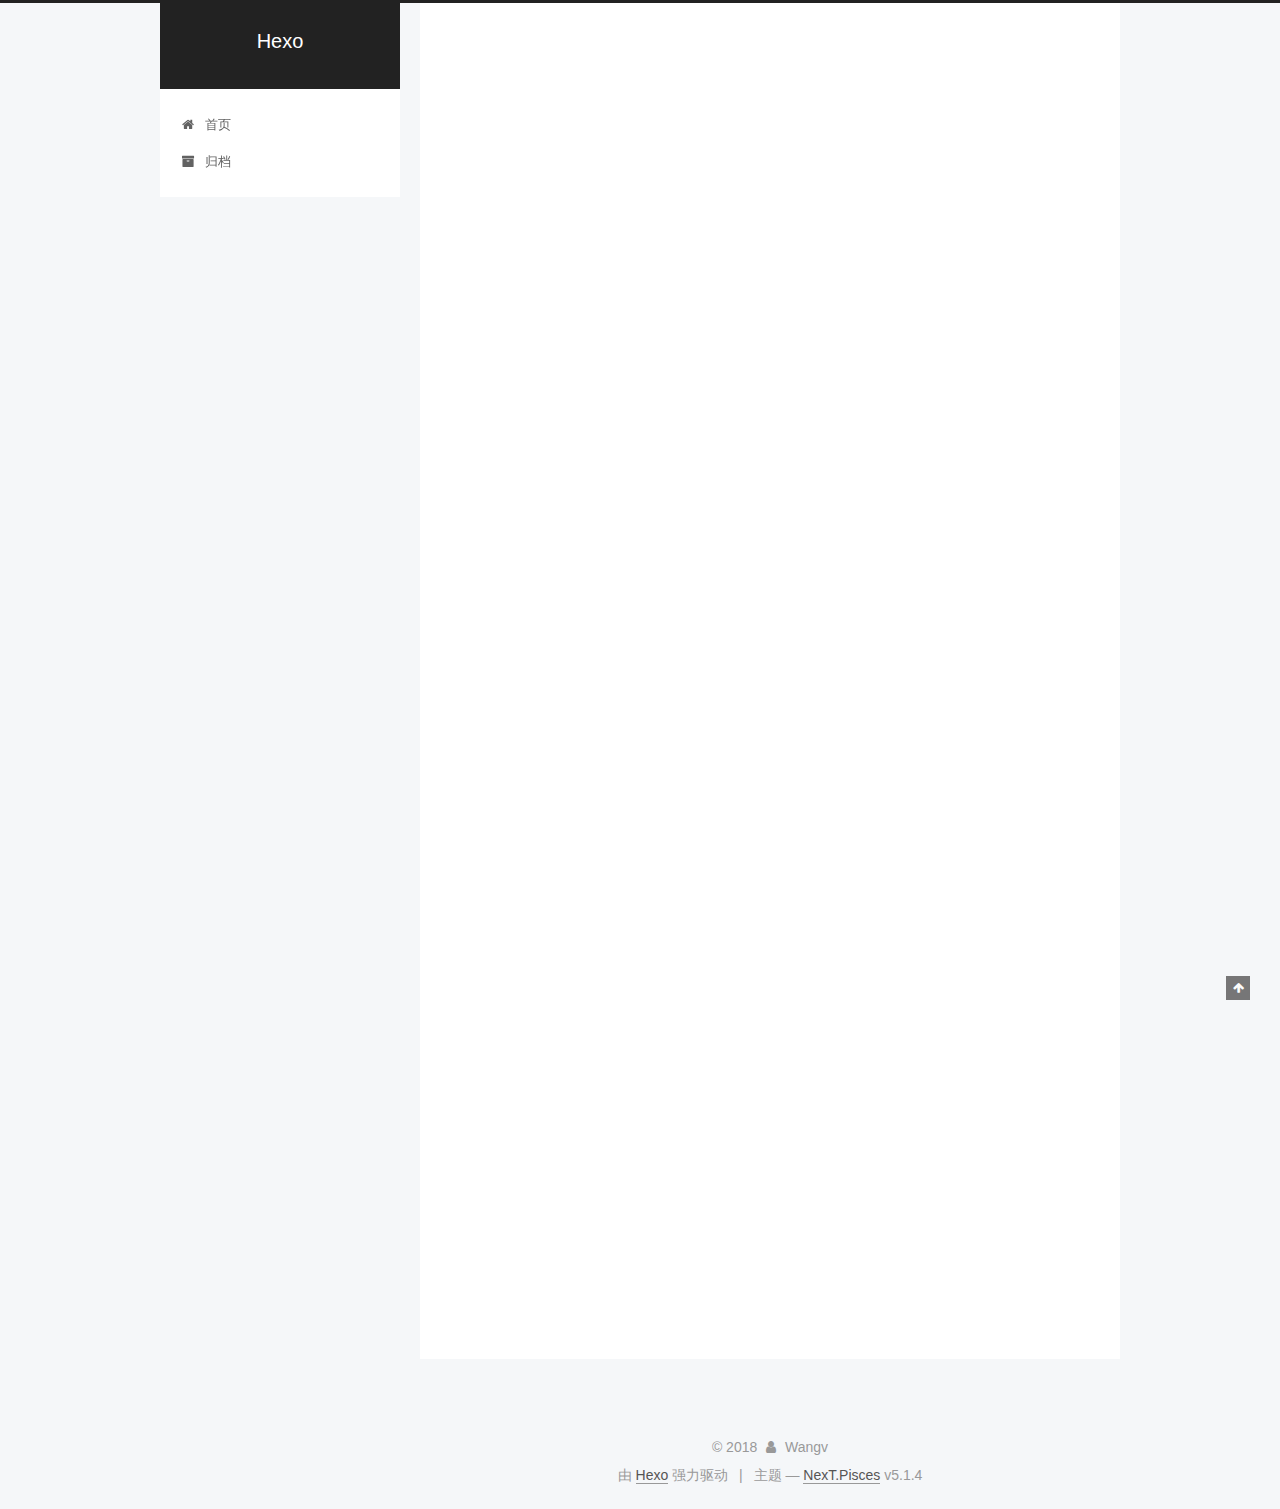
==== commit e5d97f48: "Site updated: 2018-09-04 21:27:42" ====
--- a/index.html
+++ b/index.html
@@ -300,7 +300,8 @@
       
         
           
-            
+            <p>Hello，Hexo！</p>
+
           
         
       
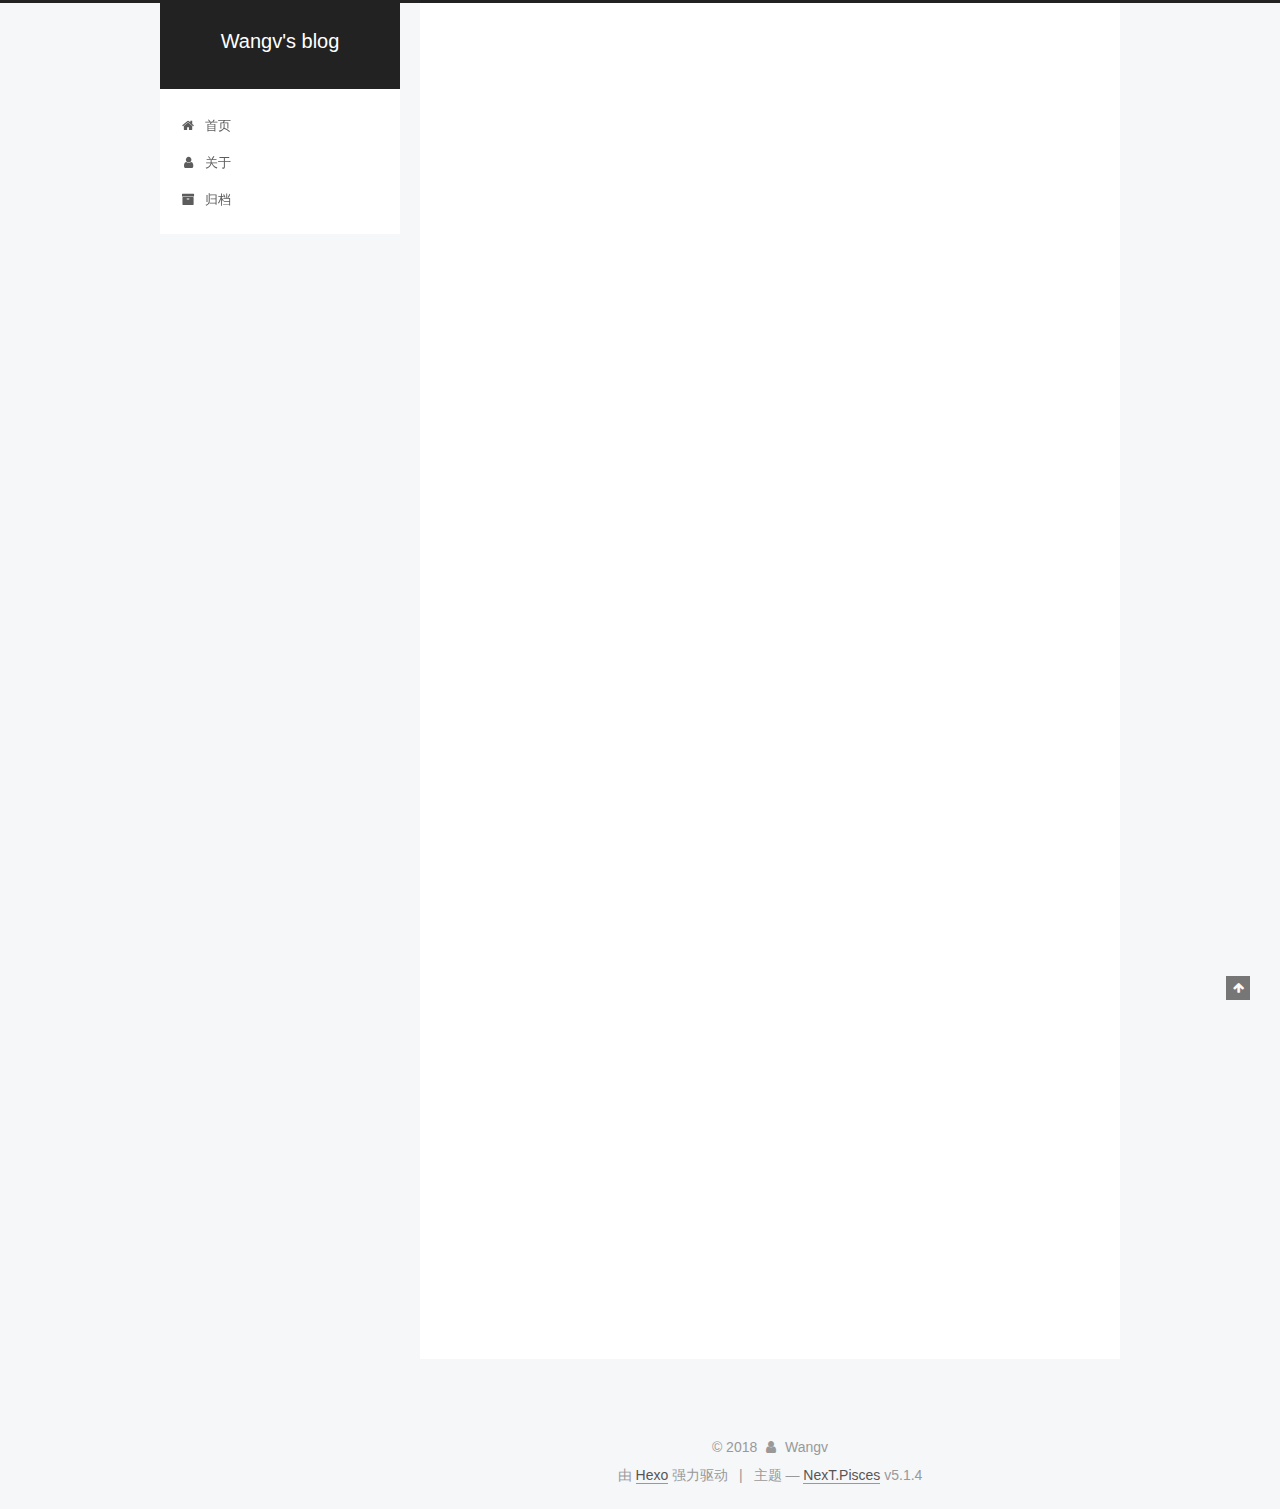
==== commit 4a39d7a1: "Site updated: 2018-09-05 15:36:50" ====
--- a/index.html
+++ b/index.html
@@ -79,13 +79,16 @@
 
 
 
+<meta name="description" content="做一个真诚善良又有趣不愚蠢的人。">
 <meta property="og:type" content="website">
-<meta property="og:title" content="Hexo">
+<meta property="og:title" content="Wangv&#39;s blog">
 <meta property="og:url" content="http://yoursite.com/index.html">
-<meta property="og:site_name" content="Hexo">
+<meta property="og:site_name" content="Wangv&#39;s blog">
+<meta property="og:description" content="做一个真诚善良又有趣不愚蠢的人。">
 <meta property="og:locale" content="zh-Hans">
 <meta name="twitter:card" content="summary">
-<meta name="twitter:title" content="Hexo">
+<meta name="twitter:title" content="Wangv&#39;s blog">
+<meta name="twitter:description" content="做一个真诚善良又有趣不愚蠢的人。">
 
 
 
@@ -121,7 +124,7 @@
 
 
 
-  <title>Hexo</title>
+  <title>Wangv's blog</title>
   
 
 
@@ -152,7 +155,7 @@
     <div class="custom-logo-site-title">
       <a href="/"  class="brand" rel="start">
         <span class="logo-line-before"><i></i></span>
-        <span class="site-title">Hexo</span>
+        <span class="site-title">Wangv's blog</span>
         <span class="logo-line-after"><i></i></span>
       </a>
     </div>
@@ -187,6 +190,16 @@
         </li>
       
         
+        <li class="menu-item menu-item-about">
+          <a href="/about/" rel="section">
+            
+              <i class="menu-item-icon fa fa-fw fa-user"></i> <br />
+            
+            关于
+          </a>
+        </li>
+      
+        
         <li class="menu-item menu-item-archives">
           <a href="/archives/" rel="section">
             
@@ -238,7 +251,7 @@
     </span>
 
     <span hidden itemprop="publisher" itemscope itemtype="http://schema.org/Organization">
-      <meta itemprop="name" content="Hexo">
+      <meta itemprop="name" content="Wangv's blog">
     </span>
 
     
@@ -300,7 +313,7 @@
       
         
           
-            <p>Hello，Hexo！</p>
+            <p>Hello,Hexo！</p>
 
           
         
@@ -358,7 +371,7 @@
     </span>
 
     <span hidden itemprop="publisher" itemscope itemtype="http://schema.org/Organization">
-      <meta itemprop="name" content="Hexo">
+      <meta itemprop="name" content="Wangv's blog">
     </span>
 
     
@@ -500,7 +513,7 @@
           <div class="site-author motion-element" itemprop="author" itemscope itemtype="http://schema.org/Person">
             
               <p class="site-author-name" itemprop="name">Wangv</p>
-              <p class="site-description motion-element" itemprop="description"></p>
+              <p class="site-description motion-element" itemprop="description">做一个真诚善良又有趣不愚蠢的人。</p>
           </div>
 
           <nav class="site-state motion-element">
--- a/css/main.css
+++ b/css/main.css
@@ -1823,7 +1823,7 @@
   width: 4px;
   height: 4px;
   border-radius: 50%;
-  background: #e0ff8f;
+  background: #9cffc3;
 }
 .links-of-blogroll {
   font-size: 13px;
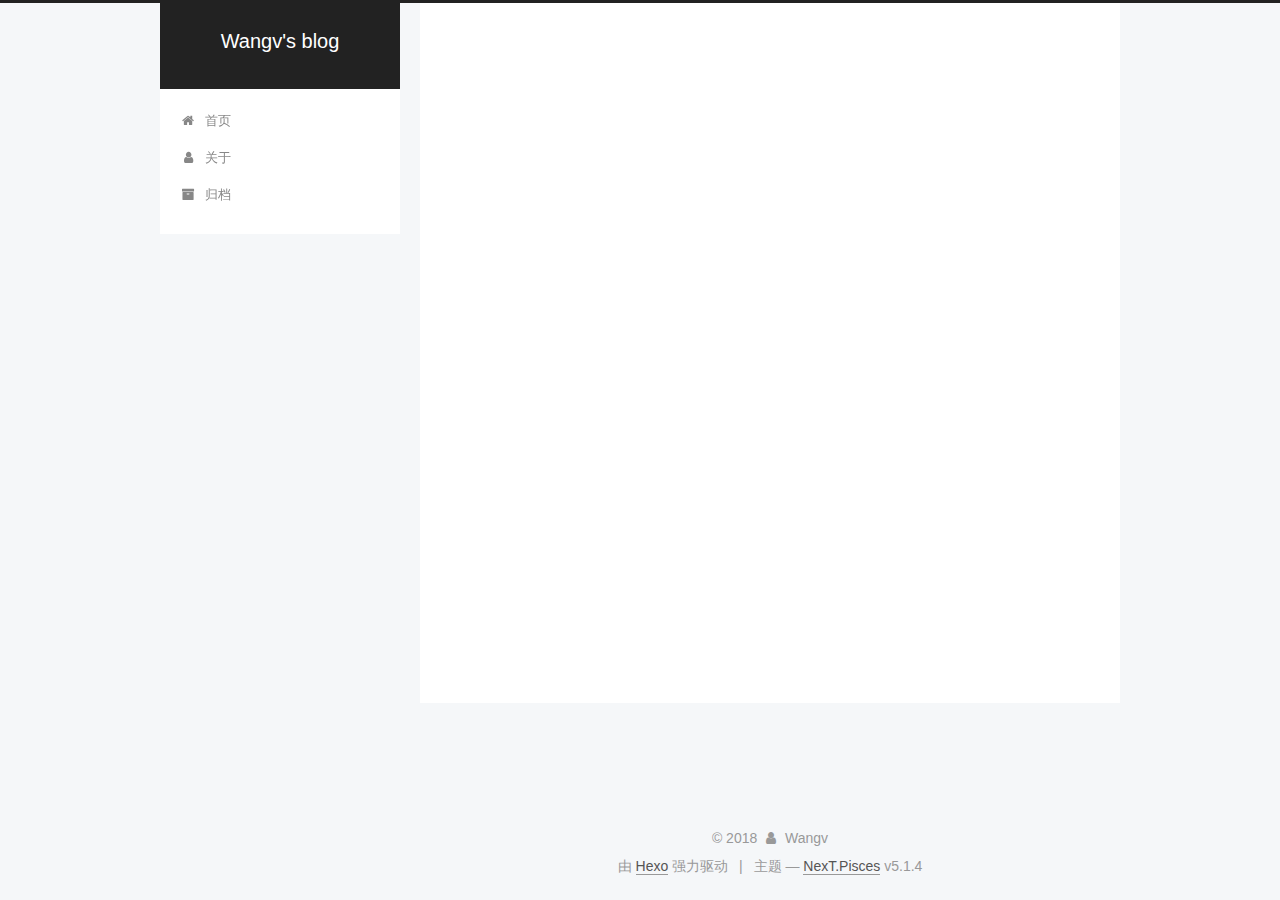
==== commit d3f49219: "Site updated: 2018-09-07 12:22:19" ====
--- a/index.html
+++ b/index.html
@@ -53,13 +53,13 @@
 <link href="/css/main.css?v=5.1.4" rel="stylesheet" type="text/css" />
 
 
-  <link rel="apple-touch-icon" sizes="180x180" href="/images/apple-touch-icon-next.png?v=5.1.4">
-
-
-  <link rel="icon" type="image/png" sizes="32x32" href="/images/favicon-32x32-next.png?v=5.1.4">
-
-
-  <link rel="icon" type="image/png" sizes="16x16" href="/images/favicon-16x16-next.png?v=5.1.4">
+  <link rel="apple-touch-icon" sizes="180x180" href="/images/moon.png?v=5.1.4">
+
+
+  <link rel="icon" type="image/png" sizes="32x32" href="/images/moon.png?v=5.1.4">
+
+
+  <link rel="icon" type="image/png" sizes="16x16" href="/images/moon.png?v=5.1.4">
 
 
   <link rel="mask-icon" href="/images/logo.svg?v=5.1.4" color="#222">
@@ -79,16 +79,16 @@
 
 
 
-<meta name="description" content="做一个真诚善良又有趣不愚蠢的人。">
+<meta name="description" content="既不真诚善良又无趣愚笨。">
 <meta property="og:type" content="website">
 <meta property="og:title" content="Wangv&#39;s blog">
 <meta property="og:url" content="http://yoursite.com/index.html">
 <meta property="og:site_name" content="Wangv&#39;s blog">
-<meta property="og:description" content="做一个真诚善良又有趣不愚蠢的人。">
+<meta property="og:description" content="既不真诚善良又无趣愚笨。">
 <meta property="og:locale" content="zh-Hans">
 <meta name="twitter:card" content="summary">
 <meta name="twitter:title" content="Wangv&#39;s blog">
-<meta name="twitter:description" content="做一个真诚善良又有趣不愚蠢的人。">
+<meta name="twitter:description" content="既不真诚善良又无趣愚笨。">
 
 
 
@@ -242,12 +242,12 @@
   
   
   <div class="post-block">
-    <link itemprop="mainEntityOfPage" href="http://yoursite.com/2018/09/04/Hello-Hexo/">
+    <link itemprop="mainEntityOfPage" href="http://yoursite.com/2018/09/04/about/">
 
     <span hidden itemprop="author" itemscope itemtype="http://schema.org/Person">
       <meta itemprop="name" content="Wangv">
       <meta itemprop="description" content="">
-      <meta itemprop="image" content="/images/avatar.gif">
+      <meta itemprop="image" content="/images/wangv.jpg">
     </span>
 
     <span hidden itemprop="publisher" itemscope itemtype="http://schema.org/Organization">
@@ -261,7 +261,7 @@
         
           <h1 class="post-title" itemprop="name headline">
                 
-                <a class="post-title-link" href="/2018/09/04/Hello-Hexo/" itemprop="url">Hello,Hexo</a></h1>
+                <a class="post-title-link" href="/2018/09/04/about/" itemprop="url">不知道该是什么题目的第一篇</a></h1>
         
 
         <div class="post-meta">
@@ -312,138 +312,14 @@
 
       
         
-          
-            <p>Hello,Hexo！</p>
-
-          
-        
-      
-    </div>
-    
-    
-    
-
-    
-
-    
-
-    
-
-    <footer class="post-footer">
-      
-
-      
-
-      
-
-      
-      
-        <div class="post-eof"></div>
-      
-    </footer>
-  </div>
-  
-  
-  
-  </article>
-
-
-    
-      
-
-  
-
-  
-  
-  
-
-  <article class="post post-type-normal" itemscope itemtype="http://schema.org/Article">
-  
-  
-  
-  <div class="post-block">
-    <link itemprop="mainEntityOfPage" href="http://yoursite.com/2018/09/04/hello-world/">
-
-    <span hidden itemprop="author" itemscope itemtype="http://schema.org/Person">
-      <meta itemprop="name" content="Wangv">
-      <meta itemprop="description" content="">
-      <meta itemprop="image" content="/images/avatar.gif">
-    </span>
-
-    <span hidden itemprop="publisher" itemscope itemtype="http://schema.org/Organization">
-      <meta itemprop="name" content="Wangv's blog">
-    </span>
-
-    
-      <header class="post-header">
-
-        
-        
-          <h1 class="post-title" itemprop="name headline">
-                
-                <a class="post-title-link" href="/2018/09/04/hello-world/" itemprop="url">Hello World</a></h1>
-        
-
-        <div class="post-meta">
-          <span class="post-time">
-            
-              <span class="post-meta-item-icon">
-                <i class="fa fa-calendar-o"></i>
-              </span>
-              
-                <span class="post-meta-item-text">发表于</span>
-              
-              <time title="创建于" itemprop="dateCreated datePublished" datetime="2018-09-04T09:53:13+08:00">
-                2018-09-04
-              </time>
-            
-
-            
-
-            
-          </span>
-
-          
-
-          
-            
-          
-
-          
-          
-
-          
-
-          
-
-          
-
-        </div>
-      </header>
-    
-
-    
-    
-    
-    <div class="post-body" itemprop="articleBody">
-
-      
-      
-
-      
-        
-          
-            <p>Welcome to <a href="https://hexo.io/" target="_blank" rel="noopener">Hexo</a>! This is your very first post. Check <a href="https://hexo.io/docs/" target="_blank" rel="noopener">documentation</a> for more info. If you get any problems when using Hexo, you can find the answer in <a href="https://hexo.io/docs/troubleshooting.html" target="_blank" rel="noopener">troubleshooting</a> or you can ask me on <a href="https://github.com/hexojs/hexo/issues" target="_blank" rel="noopener">GitHub</a>.</p>
-<h2 id="Quick-Start"><a href="#Quick-Start" class="headerlink" title="Quick Start"></a>Quick Start</h2><h3 id="Create-a-new-post"><a href="#Create-a-new-post" class="headerlink" title="Create a new post"></a>Create a new post</h3><figure class="highlight bash"><table><tr><td class="gutter"><pre><span class="line">1</span><br></pre></td><td class="code"><pre><span class="line">$ hexo new <span class="string">"My New Post"</span></span><br></pre></td></tr></table></figure>
-<p>More info: <a href="https://hexo.io/docs/writing.html" target="_blank" rel="noopener">Writing</a></p>
-<h3 id="Run-server"><a href="#Run-server" class="headerlink" title="Run server"></a>Run server</h3><figure class="highlight bash"><table><tr><td class="gutter"><pre><span class="line">1</span><br></pre></td><td class="code"><pre><span class="line">$ hexo server</span><br></pre></td></tr></table></figure>
-<p>More info: <a href="https://hexo.io/docs/server.html" target="_blank" rel="noopener">Server</a></p>
-<h3 id="Generate-static-files"><a href="#Generate-static-files" class="headerlink" title="Generate static files"></a>Generate static files</h3><figure class="highlight bash"><table><tr><td class="gutter"><pre><span class="line">1</span><br></pre></td><td class="code"><pre><span class="line">$ hexo generate</span><br></pre></td></tr></table></figure>
-<p>More info: <a href="https://hexo.io/docs/generating.html" target="_blank" rel="noopener">Generating</a></p>
-<h3 id="Deploy-to-remote-sites"><a href="#Deploy-to-remote-sites" class="headerlink" title="Deploy to remote sites"></a>Deploy to remote sites</h3><figure class="highlight bash"><table><tr><td class="gutter"><pre><span class="line">1</span><br></pre></td><td class="code"><pre><span class="line">$ hexo deploy</span><br></pre></td></tr></table></figure>
-<p>More info: <a href="https://hexo.io/docs/deployment.html" target="_blank" rel="noopener">Deployment</a></p>
-
-          
+          <h2 id="缘由"><a href="#缘由" class="headerlink" title="缘由"></a>缘由</h2><p>作为一名土木工程学院的学生，除了大一上过一门通识性课程「C++程序结构设计」，之后的三年几乎没再接触编程。本科毕业的这个暑假，咸鱼了两个月后，在八月二十号左右开始学习python。学完一些基础知识后开始尝试编写一些小程序。开学时突然想起朋友好像曾经在他的公众号介绍过个人网站，重新看了他关于网站的介绍后才有了建一个自己的博客的想法。</p>
+          <!--noindex-->
+          <div class="post-button text-center">
+            <a class="btn" href="/2018/09/04/about/#more" rel="contents">
+              阅读全文 &raquo;
+            </a>
+          </div>
+          <!--/noindex-->
         
       
     </div>
@@ -512,8 +388,12 @@
         <div class="site-overview">
           <div class="site-author motion-element" itemprop="author" itemscope itemtype="http://schema.org/Person">
             
+              <img class="site-author-image" itemprop="image"
+                src="/images/wangv.jpg"
+                alt="Wangv" />
+            
               <p class="site-author-name" itemprop="name">Wangv</p>
-              <p class="site-description motion-element" itemprop="description">做一个真诚善良又有趣不愚蠢的人。</p>
+              <p class="site-description motion-element" itemprop="description">既不真诚善良又无趣愚笨。</p>
           </div>
 
           <nav class="site-state motion-element">
@@ -523,7 +403,7 @@
               
                 <a href="/archives/">
               
-                  <span class="site-state-item-count">2</span>
+                  <span class="site-state-item-count">1</span>
                   <span class="site-state-item-name">日志</span>
                 </a>
               </div>
